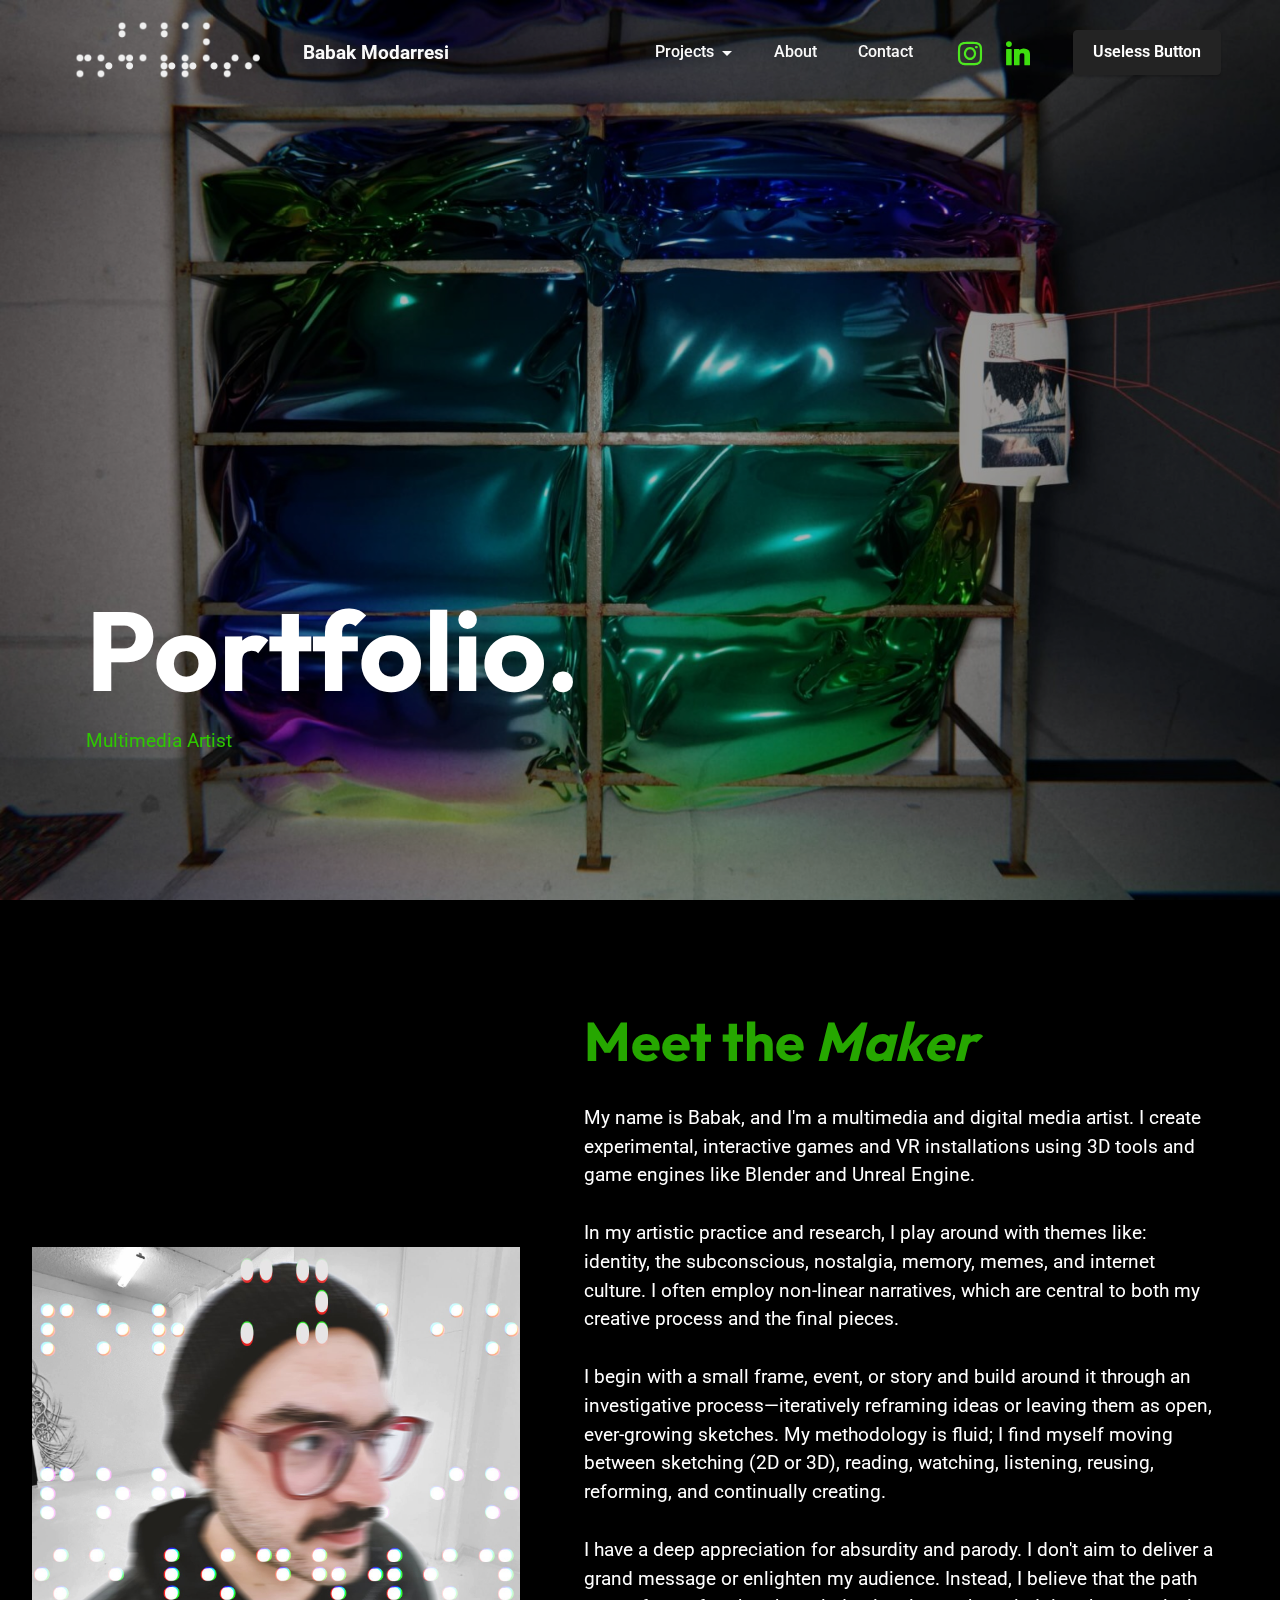
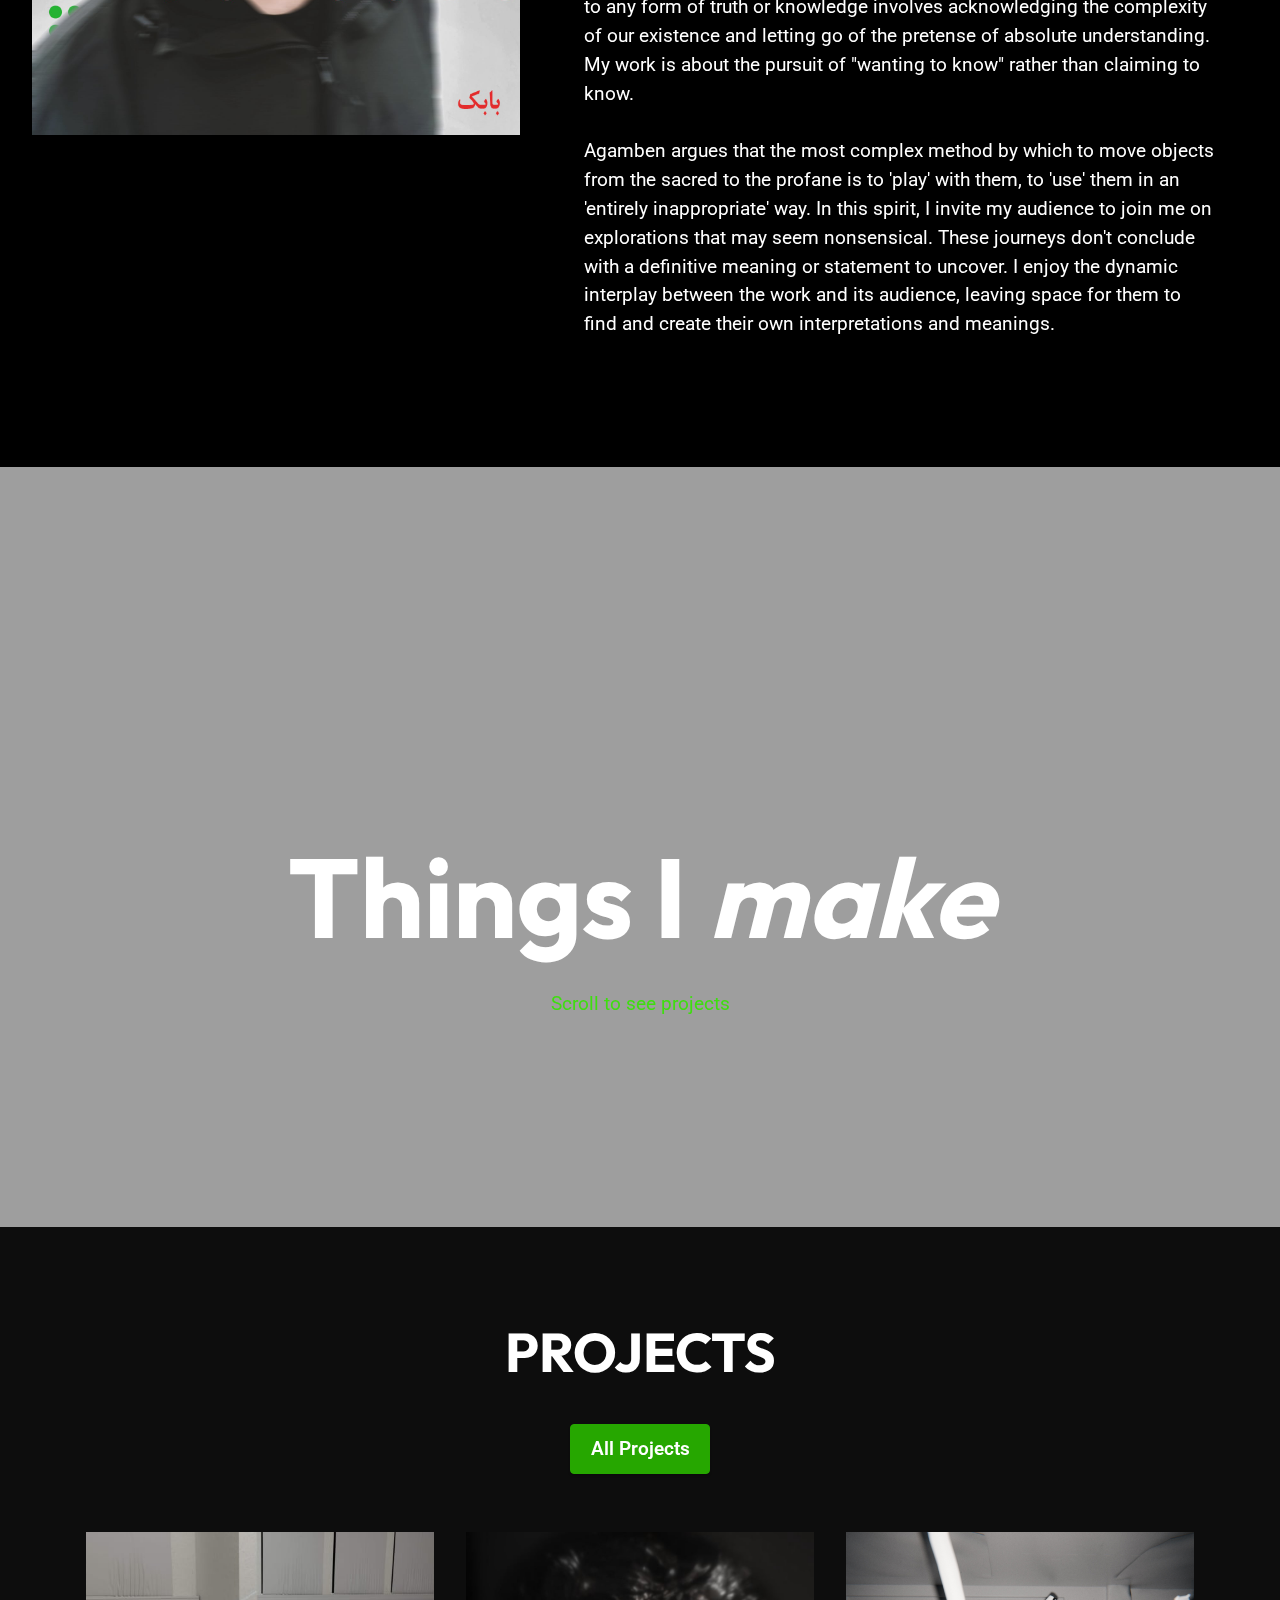
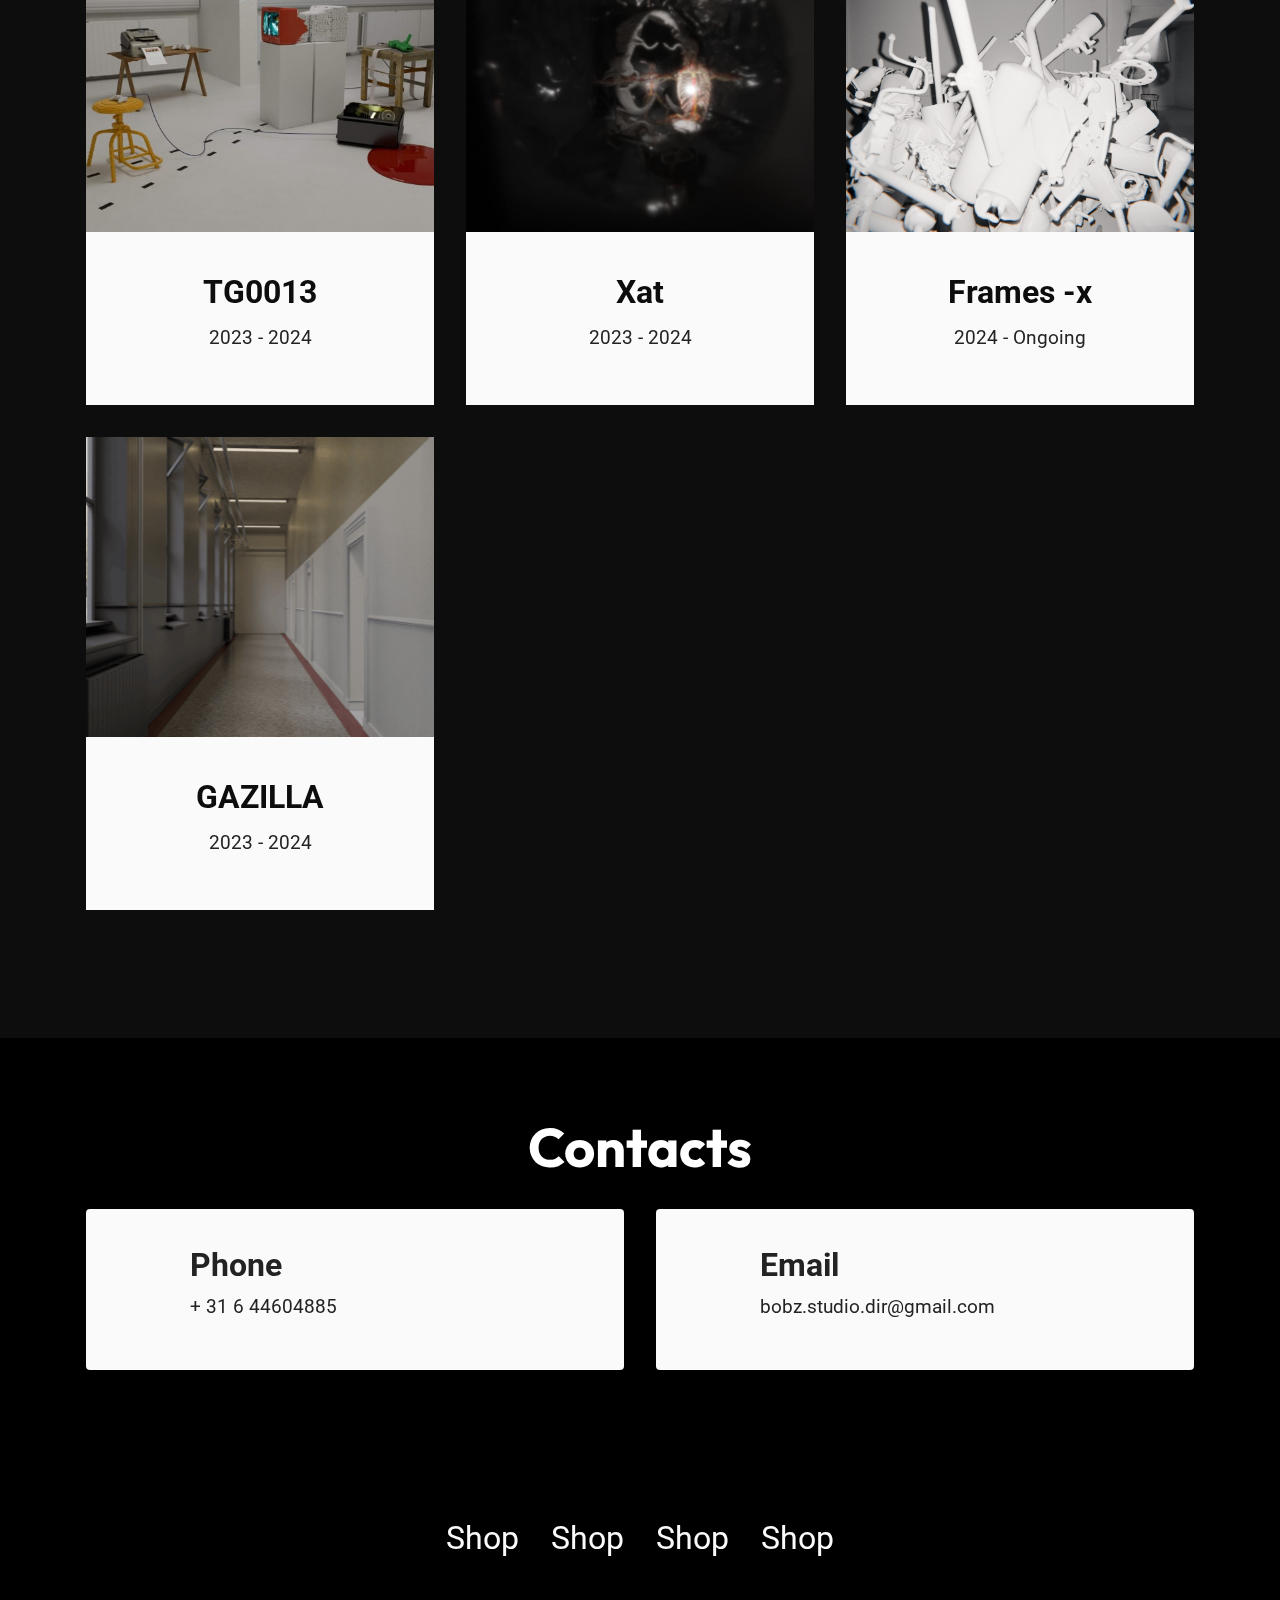
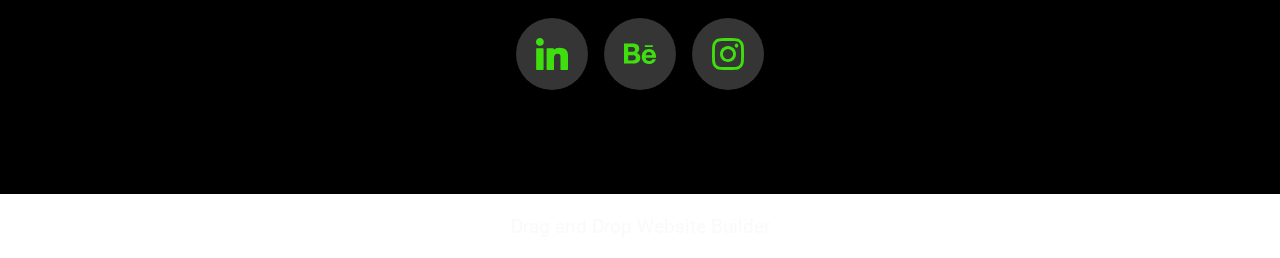
==== index.html @ 7e51fec6 "added all files" ====
<!DOCTYPE html>
<html  >

  <meta charset="UTF-8">
  <meta http-equiv="X-UA-Compatible" content="IE=edge">
  <meta name="generator" content="Mobirise v5.9.18, mobirise.com">
  <meta name="viewport" content="width=device-width, initial-scale=1, minimum-scale=1">
  <link rel="shortcut icon" href="assets/images/frame-8-1-578x202.png" type="image/x-icon">
  <meta name="description" content="">
  
  
  <title>Home</title>
  <link rel="stylesheet" href="assets/web/assets/mobirise-icons2/mobirise2.css">
  <link rel="stylesheet" href="assets/bootstrap/css/bootstrap.min.css">
  <link rel="stylesheet" href="assets/bootstrap/css/bootstrap-grid.min.css">
  <link rel="stylesheet" href="assets/bootstrap/css/bootstrap-reboot.min.css">
  <link rel="stylesheet" href="assets/parallax/jarallax.css">
  <link rel="stylesheet" href="assets/dropdown/css/style.css">
  <link rel="stylesheet" href="assets/socicon/css/styles.css">
  <link rel="stylesheet" href="assets/theme/css/style.css">
  <link rel="preload" href="https://fonts.googleapis.com/css?family=Outfit:100,200,300,400,500,600,700,800,900&display=swap" as="style" onload="this.onload=null;this.rel='stylesheet'">
  <noscript><link rel="stylesheet" href="https://fonts.googleapis.com/css?family=Outfit:100,200,300,400,500,600,700,800,900&display=swap"></noscript>
  <link rel="preload" href="https://fonts.googleapis.com/css?family=Roboto:100,100i,300,300i,400,400i,500,500i,700,700i,900,900i&display=swap" as="style" onload="this.onload=null;this.rel='stylesheet'">
  <noscript><link rel="stylesheet" href="https://fonts.googleapis.com/css?family=Roboto:100,100i,300,300i,400,400i,500,500i,700,700i,900,900i&display=swap"></noscript>
  <link rel="preload" as="style" href="assets/mobirise/css/mbr-additional.css?v=lxQBEU"><link rel="stylesheet" href="assets/mobirise/css/mbr-additional.css?v=lxQBEU" type="text/css">

  
  
  
</head>
<body>
  
  <section data-bs-version="5.1" class="menu menu2 cid-sFHpMqcXGj" once="menu" id="menu2-2">
    
    <nav class="navbar navbar-dropdown navbar-fixed-top navbar-expand-lg">
        <div class="container-fluid">
            <div class="navbar-brand">
                <span class="navbar-logo">
                    <a href="index.html">
                        <img src="assets/images/frame-8-1-578x202.png" alt="Mobirise Website Builder" style="height: 5.3rem;">
                    </a>
                </span>
                <span class="navbar-caption-wrap"><a class="navbar-caption text-white text-primary display-7" href="index.html">Babak Modarresi</a></span>
            </div>
            <button class="navbar-toggler" type="button" data-toggle="collapse" data-bs-toggle="collapse" data-target="#navbarSupportedContent" data-bs-target="#navbarSupportedContent" aria-controls="navbarNavAltMarkup" aria-expanded="false" aria-label="Toggle navigation">
                <div class="hamburger">
                    <span></span>
                    <span></span>
                    <span></span>
                    <span></span>
                </div>
            </button>
            <div class="collapse navbar-collapse" id="navbarSupportedContent">
                <ul class="navbar-nav nav-dropdown" data-app-modern-menu="true"><li class="nav-item dropdown"><a class="nav-link link dropdown-toggle text-white display-4" href="index.html#features06-c" data-toggle="dropdown-submenu" data-bs-toggle="dropdown" data-bs-auto-close="outside" aria-expanded="true">Projects</a><div class="dropdown-menu" aria-labelledby="dropdown-765"><a class="dropdown-item text-white text-primary display-4" href="page1.html">TG0013</a><a class="text-white dropdown-item text-primary display-4" href="page3.html">Xat</a><a class="text-white show dropdown-item text-primary display-4" href="page4.html">GAZILLA</a><a class="text-white show dropdown-item text-primary display-4" href="page5.html">Frames -X</a></div></li>
                    
                    <li class="nav-item"><a class="nav-link link text-white text-primary display-4" href="index.html#header01-a">About</a>
                    </li><li class="nav-item"><a class="nav-link link text-white text-primary display-4" href="index.html#contacts2-2s">Contact</a></li></ul>
                <div class="icons-menu">
                    <a class="iconfont-wrapper" href="https://www.instagram.com/babakmodarresii/" target="_blank">
                        <span class="p-2 mbr-iconfont socicon-instagram socicon" style="color: rgb(77, 232, 31); fill: rgb(77, 232, 31);"></span>
                    </a>
                    <a class="iconfont-wrapper" href="http://www.linkedin.com/in/babak-modarresi" target="_blank">
                        <span class="p-2 mbr-iconfont socicon-linkedin socicon" style="color: rgb(62, 222, 15); fill: rgb(62, 222, 15);"></span>
                    </a>
                    
                    
                </div>
                <div class="navbar-buttons mbr-section-btn"><a class="btn btn-black display-4">Useless Button<br></a></div>
        </div>
    </nav>
</section>

<section data-bs-version="5.1" class="header4 cid-us7J5JFUqa mbr-fullscreen mbr-parallax-background" id="header4-7">

    
    <div class="mbr-overlay"></div>
    <div class="container">
        <div class="row">
            <div class="content-wrap">
                <h1 class="mbr-section-title mbr-fonts-style mbr-white mb-3 display-1">
                    <strong>Portfolio.</strong></h1>
                
                <p class="mbr-fonts-style mbr-text mbr-white mb-3 display-7">
                    Multimedia Artist</p>

                
            </div>
        </div>
    </div>
</section>

<section data-bs-version="5.1" class="header1 cid-us7LPP9Mz2" id="header01-a">
	

	
	

	<div class="container-fluid">
		<div class="row justify-content-center">
			<div class="col-12 col-md-12 col-lg-5 image-wrapper">
				<img class="w-100" src="assets/images/portait-portfolio-1536x1536.jpg" alt="Mobirise Website Builder">
			</div>
			<div class="col-12 col-lg col-md-12">
				<div class="text-wrapper align-left">
					<h1 class="mbr-section-title mbr-fonts-style mb-4 display-2">
						<strong>Meet the <em>Maker</em></strong></h1>
					<p class="mbr-text mbr-fonts-style mb-4 display-7">My name is Babak, and I'm a multimedia and digital media artist. I create experimental, interactive games and VR installations using 3D tools and game engines like Blender and Unreal Engine.&nbsp;<br><br>In my artistic practice and research, I play around with themes like: identity, the subconscious, nostalgia, memory, memes, and internet culture. I often employ non-linear narratives, which are central to both my creative process and the final pieces.<br><br>I begin with a small frame, event, or story and build around it through an investigative process—iteratively reframing ideas or leaving them as open, ever-growing sketches. My methodology is fluid; I find myself moving between sketching (2D or 3D), reading, watching, listening, reusing, reforming, and continually creating.<br><br>I have a deep appreciation for absurdity and parody. I don't aim to deliver a grand message or enlighten my audience. Instead, I believe that the path to any form of truth or knowledge involves acknowledging the complexity of our existence and letting go of the pretense of absolute understanding. My work is about the pursuit of "wanting to know" rather than claiming to know.<br><br>Agamben argues that the most complex method by which to move objects from the sacred to the profane is to 'play' with them, to 'use' them in an 'entirely inappropriate' way. In this spirit, I invite my audience to join me on explorations that may seem nonsensical. These journeys don't conclude with a definitive meaning or statement to uncover. I enjoy the dynamic interplay between the work and its audience, leaving space for them to find and create their own interpretations and meanings.</p>
					
				</div>
			</div>
		</div>
	</div>
</section>

<section data-bs-version="5.1" class="header18 cid-us7R0mRVUo" data-bg-video="https://vimeo.com/1024842197?share=copy" id="header18-b">
  

  <div class="mbr-overlay" style="opacity: 0.4; background-color: rgb(13, 13, 13);"></div>
  <div class="container-fluid">
    <div class="row">
      <div class="content-wrap col-12 col-md-12">
        <h1 class="mbr-section-title mbr-fonts-style mbr-white mb-4 display-1"><strong>Things I <em>make</em></strong></h1>
        
        <p class="mbr-fonts-style mbr-text mbr-white mb-4 display-7">Scroll to see projects</p>
        
      </div>
    </div>
  </div>
</section>

<section data-bs-version="5.1" class="features6 start cid-us821MzHoV" id="features06-c">
	
	
	<div class="container">
		<div class="row justify-content-center">
			<div class="col-12 content-head">
				<div class="mbr-section-head mb-5">
					<h4 class="mbr-section-title mbr-fonts-style align-center mb-0 display-2">
						<strong>PROJECTS</strong></h4>
					
					<div class="mbr-section-btn item-footer mt-4"><a href="page2.html" class="btn item-btn btn-warning display-7">All Projects</a></div>
				</div>
			</div>
		</div>
		<div class="row">
			<div class="item features-image col-12 col-md-6 col-lg-4 active">
				<div class="item-wrapper">
					<div class="item-img">
						<a href="page1.html"><img src="assets/images/2-1-815x458.jpg" alt="Mobirise Website Builder" data-slide-to="0" data-bs-slide-to="0"></a>
					</div>
					<div class="item-content">
						<h5 class="item-title mbr-fonts-style display-5">
							<strong>TG0013</strong></h5>
						<p class="mbr-text mbr-fonts-style display-7">2023 - 2024</p>
						
					</div>
				</div>
			</div>
			<div class="item features-image col-12 col-md-6 col-lg-4">
				<div class="item-wrapper">
					<div class="item-img">
						<a href="page3.html"><img src="assets/images/untitled3-815x815.jpg" alt="Mobirise Website Builder" data-slide-to="1" data-bs-slide-to="1"></a>
					</div>
					<div class="item-content">
						<h5 class="item-title mbr-fonts-style display-5">
							<strong>Xat</strong></h5>
						<p class="mbr-text mbr-fonts-style display-7">
							2023 - 2024</p>
						
					</div>
				</div>
			</div>
			<div class="item features-image col-12 col-md-6 col-lg-4">
				<div class="item-wrapper">
					<div class="item-img">
						<a href="page5.html"><img src="assets/images/middle-clay.jpg" alt="Mobirise Website Builder" data-slide-to="2" data-bs-slide-to="2"></a>
					</div>
					<div class="item-content">
						<h5 class="item-title mbr-fonts-style display-5"><strong>Frames -x</strong></h5>
						<p class="mbr-text mbr-fonts-style display-7">2024 - Ongoing<br>
						</p>
						
					</div>
				</div>
			</div><div class="item features-image col-12 col-md-6 col-lg-4">
				<div class="item-wrapper">
					<div class="item-img">
						<a href="page4.html"><img src="assets/images/1-1-815x408.png" alt="Mobirise Website Builder" data-slide-to="3" data-bs-slide-to="3"></a>
					</div>
					<div class="item-content">
						<h5 class="item-title mbr-fonts-style display-5">
							<strong>GAZILLA</strong></h5>
						<p class="mbr-text mbr-fonts-style display-7">
							2023 - 2024<br>
						</p>
						
					</div>
				</div>
			</div>
		</div>
	</div>
</section>

<section data-bs-version="5.1" class="contacts2 cid-usBZTGdVw8" id="contacts2-2s">
    <!---->
    

    
    
    <div class="container">
        <div class="mbr-section-head">
            <h3 class="mbr-section-title mbr-fonts-style align-center mb-0 display-2">
                <strong>Contacts</strong>
            </h3>
            
        </div>
        <div class="row justify-content-center mt-4">
            <div class="card col-12 col-md-6">
                <div class="card-wrapper">
                    <div class="image-wrapper">
                        <span class="mbr-iconfont mobi-mbri-phone mobi-mbri"></span>
                    </div>
                    <div class="text-wrapper">
                        <h6 class="card-title mbr-fonts-style mb-1 display-5">
                            <strong>Phone</strong>
                        </h6>
                        <p class="mbr-text mbr-fonts-style display-7">+&nbsp;<a href="tel:+12345678910" class="text-black">31 6 44604885</a>
                        </p>
                    </div>
                </div>
            </div>
            <div class="card col-12 col-md-6">
                <div class="card-wrapper">
                    <div class="image-wrapper">
                        <span class="mbr-iconfont mobi-mbri-letter mobi-mbri"></span>
                    </div>
                    <div class="text-wrapper">
                        <h6 class="card-title mbr-fonts-style mb-1 display-5">
                            <strong>Email</strong>
                        </h6>
                        <p class="mbr-text mbr-fonts-style display-7">
                            <a href="mailto:info@site.com" class="text-black">bobz.studio.dir@gmail.com</a>
                        </p>
                    </div>
                </div>
            </div>
            
            
        </div>
    </div>
</section>

<section data-bs-version="5.1" class="footer3 cid-usjLkcJPvZ" once="footers" id="footer03-1i">

        

    

    <div class="container">
        <div class="row">
            <div class="row-links">
                <ul class="header-menu">
                  
                  
                  
                  
                <li class="header-menu-item mbr-fonts-style display-5">
                    <a href="#" class="text-white">Shop</a>
                  </li><li class="header-menu-item mbr-fonts-style display-5">
                    <a href="#" class="text-white">Shop</a>
                  </li><li class="header-menu-item mbr-fonts-style display-5">
                    <a href="#" class="text-white">Shop</a>
                  </li><li class="header-menu-item mbr-fonts-style display-5">
                    <a href="#" class="text-white">Shop</a>
                  </li></ul>
              </div>

            <div class="col-12 mt-4">
                <div class="social-row">
                    <div class="soc-item">
                        <a href="http://www.linkedin.com/in/babak-modarresi" target="_blank">
                            <span class="mbr-iconfont display-7 socicon-linkedin socicon"></span>
                        </a>
                    </div>
                    <div class="soc-item">
                        <a href="https://www.behance.net/babakmodarresii" target="_blank">
                            <span class="mbr-iconfont socicon-behance socicon"></span>
                        </a>
                    </div>
                    <div class="soc-item">
                        <a href="https://www.instagram.com/babakmodarresii/" target="_blank">
                            <span class="mbr-iconfont socicon-instagram socicon"></span>
                        </a>
                    </div>
                    
                    
                </div>
            </div>
            <div class="col-12 mt-5">
                <p class="mbr-fonts-style copyright display-7"></p>
            </div>
        </div>
    </div>
</section><section class="display-7" style="padding: 0;align-items: center;justify-content: center;flex-wrap: wrap;    align-content: center;display: flex;position: relative;height: 4rem;"><a href="https://mobiri.se/3525108" style="flex: 1 1;height: 4rem;position: absolute;width: 100%;z-index: 1;"><img alt="" style="height: 4rem;" src="[data-uri]"></a><p style="margin: 0;text-align: center;" class="display-7">&#8204;</p><a style="z-index:1" href="https://mobirise.com/drag-drop-website-builder.html">Drag and Drop Website Builder</a></section><script src="assets/bootstrap/js/bootstrap.bundle.min.js"></script>  <script src="assets/parallax/jarallax.js"></script>  <script src="assets/smoothscroll/smooth-scroll.js"></script>  <script src="assets/ytplayer/index.js"></script>  <script src="assets/dropdown/js/navbar-dropdown.js"></script>  <script src="assets/vimeoplayer/player.js"></script>  <script src="assets/theme/js/script.js"></script>  
  
  
</body>
</html>
---- assets/web/assets/mobirise-icons2/mobirise2.css ----
@font-face {
  font-family: 'Moririse2';
  font-display: swap;
  src:  url('mobirise2.eot?f2bix4');
  src:  url('mobirise2.eot?f2bix4#iefix') format('embedded-opentype'),
    url('mobirise2.ttf?f2bix4') format('truetype'),
    url('mobirise2.woff?f2bix4') format('woff'),
    url('mobirise2.svg?f2bix4#mobirise2') format('svg');
  font-weight: normal;
  font-style: normal;
}

[class^="mobi-"], [class*=" mobi-"] {
  /* use !important to prevent issues with browser extensions that change fonts */
  font-family: 'Moririse2' !important;
  speak: none;
  font-style: normal;
  font-weight: normal;
  font-variant: normal;
  text-transform: none;
  line-height: 1;

  /* Better Font Rendering =========== */
  -webkit-font-smoothing: antialiased;
  -moz-osx-font-smoothing: grayscale;
}

.mobi-mbri-add-submenu:before {
  content: "\e900";
}
.mobi-mbri-alert:before {
  content: "\e901";
}
.mobi-mbri-align-center:before {
  content: "\e902";
}
.mobi-mbri-align-justify:before {
  content: "\e903";
}
.mobi-mbri-align-left:before {
  content: "\e904";
}
.mobi-mbri-align-right:before {
  content: "\e905";
}
.mobi-mbri-android:before {
  content: "\e906";
}
.mobi-mbri-apple:before {
  content: "\e907";
}
.mobi-mbri-arrow-down:before {
  content: "\e908";
}
.mobi-mbri-arrow-next:before {
  content: "\e909";
}
.mobi-mbri-arrow-prev:before {
  content: "\e90a";
}
.mobi-mbri-arrow-up:before {
  content: "\e90b";
}
.mobi-mbri-bold:before {
  content: "\e90c";
}
.mobi-mbri-bookmark:before {
  content: "\e90d";
}
.mobi-mbri-bootstrap:before {
  content: "\e90e";
}
.mobi-mbri-briefcase:before {
  content: "\e90f";
}
.mobi-mbri-browse:before {
  content: "\e910";
}
.mobi-mbri-bulleted-list:before {
  content: "\e911";
}
.mobi-mbri-calendar:before {
  content: "\e912";
}
.mobi-mbri-camera:before {
  content: "\e913";
}
.mobi-mbri-cart-add:before {
  content: "\e914";
}
.mobi-mbri-cart-full:before {
  content: "\e915";
}
.mobi-mbri-cash:before {
  content: "\e916";
}
.mobi-mbri-change-style:before {
  content: "\e917";
}
.mobi-mbri-chat:before {
  content: "\e918";
}
.mobi-mbri-clock:before {
  content: "\e919";
}
.mobi-mbri-close:before {
  content: "\e91a";
}
.mobi-mbri-cloud:before {
  content: "\e91b";
}
.mobi-mbri-code:before {
  content: "\e91c";
}
.mobi-mbri-contact-form:before {
  content: "\e91d";
}
.mobi-mbri-credit-card:before {
  content: "\e91e";
}
.mobi-mbri-cursor-click:before {
  content: "\e91f";
}
.mobi-mbri-cust-feedback:before {
  content: "\e920";
}
.mobi-mbri-database:before {
  content: "\e921";
}
.mobi-mbri-delivery:before {
  content: "\e922";
}
.mobi-mbri-desktop:before {
  content: "\e923";
}
.mobi-mbri-devices:before {
  content: "\e924";
}
.mobi-mbri-down:before {
  content: "\e925";
}
.mobi-mbri-download-2:before {
  content: "\e926";
}
.mobi-mbri-download:before {
  content: "\e927";
}
.mobi-mbri-drag-n-drop-2:before {
  content: "\e928";
}
.mobi-mbri-drag-n-drop:before {
  content: "\e929";
}
.mobi-mbri-edit-2:before {
  content: "\e92a";
}
.mobi-mbri-edit:before {
  content: "\e92b";
}
.mobi-mbri-error:before {
  content: "\e92c";
}
.mobi-mbri-extension:before {
  content: "\e92d";
}
.mobi-mbri-features:before {
  content: "\e92e";
}
.mobi-mbri-file:before {
  content: "\e92f";
}
.mobi-mbri-flag:before {
  content: "\e930";
}
.mobi-mbri-folder:before {
  content: "\e931";
}
.mobi-mbri-gift:before {
  content: "\e932";
}
.mobi-mbri-github:before {
  content: "\e933";
}
.mobi-mbri-globe-2:before {
  content: "\e934";
}
.mobi-mbri-globe:before {
  content: "\e935";
}
.mobi-mbri-growing-chart:before {
  content: "\e936";
}
.mobi-mbri-hearth:before {
  content: "\e937";
}
.mobi-mbri-help:before {
  content: "\e938";
}
.mobi-mbri-home:before {
  content: "\e939";
}
.mobi-mbri-hot-cup:before {
  content: "\e93a";
}
.mobi-mbri-idea:before {
  content: "\e93b";
}
.mobi-mbri-image-gallery:before {
  content: "\e93c";
}
.mobi-mbri-image-slider:before {
  content: "\e93d";
}
.mobi-mbri-info:before {
  content: "\e93e";
}
.mobi-mbri-italic:before {
  content: "\e93f";
}
.mobi-mbri-key:before {
  content: "\e940";
}
.mobi-mbri-laptop:before {
  content: "\e941";
}
.mobi-mbri-layers:before {
  content: "\e942";
}
.mobi-mbri-left-right:before {
  content: "\e943";
}
.mobi-mbri-left:before {
  content: "\e944";
}
.mobi-mbri-letter:before {
  content: "\e945";
}
.mobi-mbri-like:before {
  content: "\e946";
}
.mobi-mbri-link:before {
  content: "\e947";
}
.mobi-mbri-lock:before {
  content: "\e948";
}
.mobi-mbri-login:before {
  content: "\e949";
}
.mobi-mbri-logout:before {
  content: "\e94a";
}
.mobi-mbri-magic-stick:before {
  content: "\e94b";
}
.mobi-mbri-map-pin:before {
  content: "\e94c";
}
.mobi-mbri-menu:before {
  content: "\e94d";
}
.mobi-mbri-mobile-2:before {
  content: "\e94e";
}
.mobi-mbri-mobile-horizontal:before {
  content: "\e94f";
}
.mobi-mbri-mobile:before {
  content: "\e950";
}
.mobi-mbri-mobirise:before {
  content: "\e951";
}
.mobi-mbri-more-horizontal:before {
  content: "\e952";
}
.mobi-mbri-more-vertical:before {
  content: "\e953";
}
.mobi-mbri-music:before {
  content: "\e954";
}
.mobi-mbri-new-file:before {
  content: "\e955";
}
.mobi-mbri-numbered-list:before {
  content: "\e956";
}
.mobi-mbri-opened-folder:before {
  content: "\e957";
}
.mobi-mbri-pages:before {
  content: "\e958";
}
.mobi-mbri-paper-plane:before {
  content: "\e959";
}
.mobi-mbri-paperclip:before {
  content: "\e95a";
}
.mobi-mbri-phone:before {
  content: "\e95b";
}
.mobi-mbri-photo:before {
  content: "\e95c";
}
.mobi-mbri-photos:before {
  content: "\e95d";
}
.mobi-mbri-pin:before {
  content: "\e95e";
}
.mobi-mbri-play:before {
  content: "\e95f";
}
.mobi-mbri-plus:before {
  content: "\e960";
}
.mobi-mbri-preview:before {
  content: "\e961";
}
.mobi-mbri-print:before {
  content: "\e962";
}
.mobi-mbri-protect:before {
  content: "\e963";
}
.mobi-mbri-question:before {
  content: "\e964";
}
.mobi-mbri-quote-left:before {
  content: "\e965";
}
.mobi-mbri-quote-right:before {
  content: "\e966";
}
.mobi-mbri-redo:before {
  content: "\e967";
}
.mobi-mbri-refresh:before {
  content: "\e968";
}
.mobi-mbri-responsive-2:before {
  content: "\e969";
}
.mobi-mbri-responsive:before {
  content: "\e96a";
}
.mobi-mbri-right:before {
  content: "\e96b";
}
.mobi-mbri-rocket:before {
  content: "\e96c";
}
.mobi-mbri-sad-face:before {
  content: "\e96d";
}
.mobi-mbri-sale:before {
  content: "\e96e";
}
.mobi-mbri-save:before {
  content: "\e96f";
}
.mobi-mbri-search:before {
  content: "\e970";
}
.mobi-mbri-setting-2:before {
  content: "\e971";
}
.mobi-mbri-setting-3:before {
  content: "\e972";
}
.mobi-mbri-setting:before {
  content: "\e973";
}
.mobi-mbri-share:before {
  content: "\e974";
}
.mobi-mbri-shopping-bag:before {
  content: "\e975";
}
.mobi-mbri-shopping-basket:before {
  content: "\e976";
}
.mobi-mbri-shopping-cart:before {
  content: "\e977";
}
.mobi-mbri-sites:before {
  content: "\e978";
}
.mobi-mbri-smile-face:before {
  content: "\e979";
}
.mobi-mbri-speed:before {
  content: "\e97a";
}
.mobi-mbri-star:before {
  content: "\e97b";
}
.mobi-mbri-success:before {
  content: "\e97c";
}
.mobi-mbri-sun:before {
  content: "\e97d";
}
.mobi-mbri-sun2:before {
  content: "\e97e";
}
.mobi-mbri-tablet-vertical:before {
  content: "\e97f";
}
.mobi-mbri-tablet:before {
  content: "\e980";
}
.mobi-mbri-target:before {
  content: "\e981";
}
.mobi-mbri-timer:before {
  content: "\e982";
}
.mobi-mbri-to-ftp:before {
  content: "\e983";
}
.mobi-mbri-to-local-drive:before {
  content: "\e984";
}
.mobi-mbri-touch-swipe:before {
  content: "\e985";
}
.mobi-mbri-touch:before {
  content: "\e986";
}
.mobi-mbri-trash:before {
  content: "\e987";
}
.mobi-mbri-underline:before {
  content: "\e988";
}
.mobi-mbri-undo:before {
  content: "\e989";
}
.mobi-mbri-unlink:before {
  content: "\e98a";
}
.mobi-mbri-unlock:before {
  content: "\e98b";
}
.mobi-mbri-up-down:before {
  content: "\e98c";
}
.mobi-mbri-up:before {
  content: "\e98d";
}
.mobi-mbri-update:before {
  content: "\e98e";
}
.mobi-mbri-upload-2:before {
  content: "\e98f";
}
.mobi-mbri-upload:before {
  content: "\e990";
}
.mobi-mbri-user-2:before {
  content: "\e991";
}
.mobi-mbri-user:before {
  content: "\e992";
}
.mobi-mbri-users:before {
  content: "\e993";
}
.mobi-mbri-video-play:before {
  content: "\e994";
}
.mobi-mbri-video:before {
  content: "\e995";
}
.mobi-mbri-watch:before {
  content: "\e996";
}
.mobi-mbri-website-theme-2:before {
  content: "\e997";
}
.mobi-mbri-website-theme:before {
  content: "\e998";
}
.mobi-mbri-wifi:before {
  content: "\e999";
}
.mobi-mbri-windows:before {
  content: "\e99a";
}
.mobi-mbri-zoom-in:before {
  content: "\e99b";
}
.mobi-mbri-zoom-out:before {
  content: "\e99c";
}
---- assets/parallax/jarallax.css ----
.jarallax {
    position: relative;
    z-index: 0;
}
.jarallax > .jarallax-img {
    position: absolute;
    object-fit: cover;
    /* support for plugin https://github.com/bfred-it/object-fit-images */
    font-family: 'object-fit: cover;';
    top: 0;
    left: 0;
    width: 100%;
    height: 100%;
    z-index: -1;
}
---- assets/dropdown/css/style.css ----
.navbar-dropdown {
  left: 0;
  padding: 0;
  position: absolute;
  right: 0;
  top: 0;
  transition: all 0.45s ease;
  z-index: 1030;
  background: #282828; }
  .navbar-dropdown .navbar-logo {
    margin-right: 0.8rem;
    transition: margin 0.3s ease-in-out;
    vertical-align: middle; }
    .navbar-dropdown .navbar-logo img {
      height: 3.125rem;
      transition: all 0.3s ease-in-out; }
    .navbar-dropdown .navbar-logo.mbr-iconfont {
      font-size: 3.125rem;
      line-height: 3.125rem; }
  .navbar-dropdown .navbar-caption {
    font-weight: 700;
    white-space: normal;
    vertical-align: -4px;
    line-height: 3.125rem !important; }
    .navbar-dropdown .navbar-caption, .navbar-dropdown .navbar-caption:hover {
      color: inherit;
      text-decoration: none; }
  .navbar-dropdown .mbr-iconfont + .navbar-caption {
    vertical-align: -1px; }
  .navbar-dropdown.navbar-fixed-top {
    position: fixed; }
  .navbar-dropdown .navbar-brand span {
    vertical-align: -4px; }
  .navbar-dropdown.bg-color.transparent {
    background: none; }
  .navbar-dropdown.navbar-short .navbar-brand {
    padding: 0.625rem 0; }
    .navbar-dropdown.navbar-short .navbar-brand span {
      vertical-align: -1px; }
  .navbar-dropdown.navbar-short .navbar-caption {
    line-height: 2.375rem !important;
    vertical-align: -2px; }
  .navbar-dropdown.navbar-short .navbar-logo {
    margin-right: 0.5rem; }
    .navbar-dropdown.navbar-short .navbar-logo img {
      height: 2.375rem; }
    .navbar-dropdown.navbar-short .navbar-logo.mbr-iconfont {
      font-size: 2.375rem;
      line-height: 2.375rem; }
  .navbar-dropdown.navbar-short .mbr-table-cell {
    height: 3.625rem; }
  .navbar-dropdown .navbar-close {
    left: 0.6875rem;
    position: fixed;
    top: 0.75rem;
    z-index: 1000; }
  .navbar-dropdown .hamburger-icon {
    content: "";
    display: inline-block;
    vertical-align: middle;
    width: 16px;
    -webkit-box-shadow: 0 -6px 0 1px #282828,0 0 0 1px #282828,0 6px 0 1px #282828;
    -moz-box-shadow: 0 -6px 0 1px #282828,0 0 0 1px #282828,0 6px 0 1px #282828;
    box-shadow: 0 -6px 0 1px #282828,0 0 0 1px #282828,0 6px 0 1px #282828; }

.dropdown-menu .dropdown-toggle[data-toggle="dropdown-submenu"]::after {
  border-bottom: 0.35em solid transparent;
  border-left: 0.35em solid;
  border-right: 0;
  border-top: 0.35em solid transparent;
  margin-left: 0.3rem; }

.dropdown-menu .dropdown-item:focus {
  outline: 0; }

.nav-dropdown {
  font-size: 0.75rem;
  font-weight: 500;
  height: auto !important; }
  .nav-dropdown .nav-btn {
    padding-left: 1rem; }
  .nav-dropdown .link {
    margin: .667em 1.667em;
    font-weight: 500;
    padding: 0;
    transition: color .2s ease-in-out; }
    .nav-dropdown .link.dropdown-toggle {
      margin-right: 2.583em; }
      .nav-dropdown .link.dropdown-toggle::after {
        margin-left: .25rem;
        border-top: 0.35em solid;
        border-right: 0.35em solid transparent;
        border-left: 0.35em solid transparent;
        border-bottom: 0; }
      .nav-dropdown .link.dropdown-toggle[aria-expanded="true"] {
        margin: 0;
        padding: 0.667em 3.263em  0.667em 1.667em; }
  .nav-dropdown .link::after,
  .nav-dropdown .dropdown-item::after {
    color: inherit; }
  .nav-dropdown .btn {
    font-size: 0.75rem;
    font-weight: 700;
    letter-spacing: 0;
    margin-bottom: 0;
    padding-left: 1.25rem;
    padding-right: 1.25rem; }
  .nav-dropdown .dropdown-menu {
    border-radius: 0;
    border: 0;
    left: 0;
    margin: 0;
    padding-bottom: 1.25rem;
    padding-top: 1.25rem;
    position: relative; }
  .nav-dropdown .dropdown-submenu {
    margin-left: 0.125rem;
    top: 0; }
  .nav-dropdown .dropdown-item {
    font-weight: 500;
    line-height: 2;
    padding: 0.3846em 4.615em 0.3846em 1.5385em;
    position: relative;
    transition: color .2s ease-in-out, background-color .2s ease-in-out; }
    .nav-dropdown .dropdown-item::after {
      margin-top: -0.3077em;
      position: absolute;
      right: 1.1538em;
      top: 50%; }
    .nav-dropdown .dropdown-item:focus, .nav-dropdown .dropdown-item:hover {
      background: none; }

@media (max-width: 767px) {
  .nav-dropdown.navbar-toggleable-sm {
    bottom: 0;
    display: none;
    left: 0;
    overflow-x: hidden;
    position: fixed;
    top: 0;
    transform: translateX(-100%);
    -ms-transform: translateX(-100%);
    -webkit-transform: translateX(-100%);
    width: 18.75rem;
    z-index: 999; } }
.nav-dropdown.navbar-toggleable-xl {
  bottom: 0;
  display: none;
  left: 0;
  overflow-x: hidden;
  position: fixed;
  top: 0;
  transform: translateX(-100%);
  -ms-transform: translateX(-100%);
  -webkit-transform: translateX(-100%);
  width: 18.75rem;
  z-index: 999; }

.nav-dropdown-sm {
  display: block !important;
  overflow-x: hidden;
  overflow: auto;
  padding-top: 3.875rem; }
  .nav-dropdown-sm::after {
    content: "";
    display: block;
    height: 3rem;
    width: 100%; }
  .nav-dropdown-sm.collapse.in ~ .navbar-close {
    display: block !important; }
  .nav-dropdown-sm.collapsing, .nav-dropdown-sm.collapse.in {
    transform: translateX(0);
    -ms-transform: translateX(0);
    -webkit-transform: translateX(0);
    transition: all 0.25s ease-out;
    -webkit-transition: all 0.25s ease-out;
    background: #282828; }
  .nav-dropdown-sm.collapsing[aria-expanded="false"] {
    transform: translateX(-100%);
    -ms-transform: translateX(-100%);
    -webkit-transform: translateX(-100%); }
  .nav-dropdown-sm .nav-item {
    display: block;
    margin-left: 0 !important;
    padding-left: 0; }
  .nav-dropdown-sm .link,
  .nav-dropdown-sm .dropdown-item {
    border-top: 1px dotted rgba(255, 255, 255, 0.1);
    font-size: 0.8125rem;
    line-height: 1.6;
    margin: 0 !important;
    padding: 0.875rem 2.4rem 0.875rem 1.5625rem !important;
    position: relative;
    white-space: normal; }
    .nav-dropdown-sm .link:focus, .nav-dropdown-sm .link:hover,
    .nav-dropdown-sm .dropdown-item:focus,
    .nav-dropdown-sm .dropdown-item:hover {
      background: rgba(0, 0, 0, 0.2) !important;
      color: #c0a375; }
  .nav-dropdown-sm .nav-btn {
    position: relative;
    padding: 1.5625rem 1.5625rem 0 1.5625rem; }
    .nav-dropdown-sm .nav-btn::before {
      border-top: 1px dotted rgba(255, 255, 255, 0.1);
      content: "";
      left: 0;
      position: absolute;
      top: 0;
      width: 100%; }
    .nav-dropdown-sm .nav-btn + .nav-btn {
      padding-top: 0.625rem; }
      .nav-dropdown-sm .nav-btn + .nav-btn::before {
        display: none; }
  .nav-dropdown-sm .btn {
    padding: 0.625rem 0; }
  .nav-dropdown-sm .dropdown-toggle[data-toggle="dropdown-submenu"]::after {
    margin-left: .25rem;
    border-top: 0.35em solid;
    border-right: 0.35em solid transparent;
    border-left: 0.35em solid transparent;
    border-bottom: 0; }
  .nav-dropdown-sm .dropdown-toggle[data-toggle="dropdown-submenu"][aria-expanded="true"]::after {
    border-top: 0;
    border-right: 0.35em solid transparent;
    border-left: 0.35em solid transparent;
    border-bottom: 0.35em solid; }
  .nav-dropdown-sm .dropdown-menu {
    margin: 0;
    padding: 0;
    position: relative;
    top: 0;
    left: 0;
    width: 100%;
    border: 0;
    float: none;
    border-radius: 0;
    background: none; }
  .nav-dropdown-sm .dropdown-submenu {
    left: 100%;
    margin-left: 0.125rem;
    margin-top: -1.25rem;
    top: 0; }

.navbar-toggleable-sm .nav-dropdown .dropdown-menu {
  position: absolute; }

.navbar-toggleable-sm .nav-dropdown .dropdown-submenu {
  left: 100%;
  margin-left: 0.125rem;
  margin-top: -1.25rem;
  top: 0; }

.navbar-toggleable-sm.opened .nav-dropdown .dropdown-menu {
  position: relative; }

.navbar-toggleable-sm.opened .nav-dropdown .dropdown-submenu {
  left: 0;
  margin-left: 00rem;
  margin-top: 0rem;
  top: 0; }

.is-builder .nav-dropdown.collapsing {
  transition: none !important; }
---- assets/socicon/css/styles.css ----
@charset "UTF-8";

@font-face {
  font-family: 'Socicon';
  src:  url('../fonts/socicon.eot');
  src:  url('../fonts/socicon.eot?#iefix') format('embedded-opentype'),
    url('../fonts/socicon.woff2') format('woff2'),
    url('../fonts/socicon.ttf') format('truetype'),
    url('../fonts/socicon.woff') format('woff'),
    url('../fonts/socicon.svg#socicon') format('svg');
  font-weight: normal;
  font-style: normal;
  font-display: swap;
}

[data-icon]:before {
  font-family: "socicon" !important;
  content: attr(data-icon);
  font-style: normal !important;
  font-weight: normal !important;
  font-variant: normal !important;
  text-transform: none !important;
  speak: none;
  line-height: 1;
  -webkit-font-smoothing: antialiased;
  -moz-osx-font-smoothing: grayscale;
}

[class^="socicon-"], [class*=" socicon-"] {
  /* use !important to prevent issues with browser extensions that change fonts */
  font-family: 'Socicon' !important;
  speak: none;
  font-style: normal;
  font-weight: normal;
  font-variant: normal;
  text-transform: none;
  line-height: 1;

  /* Better Font Rendering =========== */
  -webkit-font-smoothing: antialiased;
  -moz-osx-font-smoothing: grayscale;
}

.socicon-500px:before {
  content: "\e000";
}
.socicon-8tracks:before {
  content: "\e001";
}
.socicon-airbnb:before {
  content: "\e002";
}
.socicon-alliance:before {
  content: "\e003";
}
.socicon-amazon:before {
  content: "\e004";
}
.socicon-amplement:before {
  content: "\e005";
}
.socicon-android:before {
  content: "\e006";
}
.socicon-angellist:before {
  content: "\e007";
}
.socicon-apple:before {
  content: "\e008";
}
.socicon-appnet:before {
  content: "\e009";
}
.socicon-baidu:before {
  content: "\e00a";
}
.socicon-bandcamp:before {
  content: "\e00b";
}
.socicon-battlenet:before {
  content: "\e00c";
}
.socicon-mixer:before {
  content: "\e00d";
}
.socicon-bebee:before {
  content: "\e00e";
}
.socicon-bebo:before {
  content: "\e00f";
}
.socicon-behance:before {
  content: "\e010";
}
.socicon-blizzard:before {
  content: "\e011";
}
.socicon-blogger:before {
  content: "\e012";
}
.socicon-buffer:before {
  content: "\e013";
}
.socicon-chrome:before {
  content: "\e014";
}
.socicon-coderwall:before {
  content: "\e015";
}
.socicon-curse:before {
  content: "\e016";
}
.socicon-dailymotion:before {
  content: "\e017";
}
.socicon-deezer:before {
  content: "\e018";
}
.socicon-delicious:before {
  content: "\e019";
}
.socicon-deviantart:before {
  content: "\e01a";
}
.socicon-diablo:before {
  content: "\e01b";
}
.socicon-digg:before {
  content: "\e01c";
}
.socicon-discord:before {
  content: "\e01d";
}
.socicon-disqus:before {
  content: "\e01e";
}
.socicon-douban:before {
  content: "\e01f";
}
.socicon-draugiem:before {
  content: "\e020";
}
.socicon-dribbble:before {
  content: "\e021";
}
.socicon-drupal:before {
  content: "\e022";
}
.socicon-ebay:before {
  content: "\e023";
}
.socicon-ello:before {
  content: "\e024";
}
.socicon-endomodo:before {
  content: "\e025";
}
.socicon-envato:before {
  content: "\e026";
}
.socicon-etsy:before {
  content: "\e027";
}
.socicon-facebook:before {
  content: "\e028";
}
.socicon-feedburner:before {
  content: "\e029";
}
.socicon-filmweb:before {
  content: "\e02a";
}
.socicon-firefox:before {
  content: "\e02b";
}
.socicon-flattr:before {
  content: "\e02c";
}
.socicon-flickr:before {
  content: "\e02d";
}
.socicon-formulr:before {
  content: "\e02e";
}
.socicon-forrst:before {
  content: "\e02f";
}
.socicon-foursquare:before {
  content: "\e030";
}
.socicon-friendfeed:before {
  content: "\e031";
}
.socicon-github:before {
  content: "\e032";
}
.socicon-goodreads:before {
  content: "\e033";
}
.socicon-google:before {
  content: "\e034";
}
.socicon-googlescholar:before {
  content: "\e035";
}
.socicon-googlegroups:before {
  content: "\e036";
}
.socicon-googlephotos:before {
  content: "\e037";
}
.socicon-googleplus:before {
  content: "\e038";
}
.socicon-grooveshark:before {
  content: "\e039";
}
.socicon-hackerrank:before {
  content: "\e03a";
}
.socicon-hearthstone:before {
  content: "\e03b";
}
.socicon-hellocoton:before {
  content: "\e03c";
}
.socicon-heroes:before {
  content: "\e03d";
}
.socicon-smashcast:before {
  content: "\e03e";
}
.socicon-horde:before {
  content: "\e03f";
}
.socicon-houzz:before {
  content: "\e040";
}
.socicon-icq:before {
  content: "\e041";
}
.socicon-identica:before {
  content: "\e042";
}
.socicon-imdb:before {
  content: "\e043";
}
.socicon-instagram:before {
  content: "\e044";
}
.socicon-issuu:before {
  content: "\e045";
}
.socicon-istock:before {
  content: "\e046";
}
.socicon-itunes:before {
  content: "\e047";
}
.socicon-keybase:before {
  content: "\e048";
}
.socicon-lanyrd:before {
  content: "\e049";
}
.socicon-lastfm:before {
  content: "\e04a";
}
.socicon-line:before {
  content: "\e04b";
}
.socicon-linkedin:before {
  content: "\e04c";
}
.socicon-livejournal:before {
  content: "\e04d";
}
.socicon-lyft:before {
  content: "\e04e";
}
.socicon-macos:before {
  content: "\e04f";
}
.socicon-mail:before {
  content: "\e050";
}
.socicon-medium:before {
  content: "\e051";
}
.socicon-meetup:before {
  content: "\e052";
}
.socicon-mixcloud:before {
  content: "\e053";
}
.socicon-modelmayhem:before {
  content: "\e054";
}
.socicon-mumble:before {
  content: "\e055";
}
.socicon-myspace:before {
  content: "\e056";
}
.socicon-newsvine:before {
  content: "\e057";
}
.socicon-nintendo:before {
  content: "\e058";
}
.socicon-npm:before {
  content: "\e059";
}
.socicon-odnoklassniki:before {
  content: "\e05a";
}
.socicon-openid:before {
  content: "\e05b";
}
.socicon-opera:before {
  content: "\e05c";
}
.socicon-outlook:before {
  content: "\e05d";
}
.socicon-overwatch:before {
  content: "\e05e";
}
.socicon-patreon:before {
  content: "\e05f";
}
.socicon-paypal:before {
  content: "\e060";
}
.socicon-periscope:before {
  content: "\e061";
}
.socicon-persona:before {
  content: "\e062";
}
.socicon-pinterest:before {
  content: "\e063";
}
.socicon-play:before {
  content: "\e064";
}
.socicon-player:before {
  content: "\e065";
}
.socicon-playstation:before {
  content: "\e066";
}
.socicon-pocket:before {
  content: "\e067";
}
.socicon-qq:before {
  content: "\e068";
}
.socicon-quora:before {
  content: "\e069";
}
.socicon-raidcall:before {
  content: "\e06a";
}
.socicon-ravelry:before {
  content: "\e06b";
}
.socicon-reddit:before {
  content: "\e06c";
}
.socicon-renren:before {
  content: "\e06d";
}
.socicon-researchgate:before {
  content: "\e06e";
}
.socicon-residentadvisor:before {
  content: "\e06f";
}
.socicon-reverbnation:before {
  content: "\e070";
}
.socicon-rss:before {
  content: "\e071";
}
.socicon-sharethis:before {
  content: "\e072";
}
.socicon-skype:before {
  content: "\e073";
}
.socicon-slideshare:before {
  content: "\e074";
}
.socicon-smugmug:before {
  content: "\e075";
}
.socicon-snapchat:before {
  content: "\e076";
}
.socicon-songkick:before {
  content: "\e077";
}
.socicon-soundcloud:before {
  content: "\e078";
}
.socicon-spotify:before {
  content: "\e079";
}
.socicon-stackexchange:before {
  content: "\e07a";
}
.socicon-stackoverflow:before {
  content: "\e07b";
}
.socicon-starcraft:before {
  content: "\e07c";
}
.socicon-stayfriends:before {
  content: "\e07d";
}
.socicon-steam:before {
  content: "\e07e";
}
.socicon-storehouse:before {
  content: "\e07f";
}
.socicon-strava:before {
  content: "\e080";
}
.socicon-streamjar:before {
  content: "\e081";
}
.socicon-stumbleupon:before {
  content: "\e082";
}
.socicon-swarm:before {
  content: "\e083";
}
.socicon-teamspeak:before {
  content: "\e084";
}
.socicon-teamviewer:before {
  content: "\e085";
}
.socicon-technorati:before {
  content: "\e086";
}
.socicon-telegram:before {
  content: "\e087";
}
.socicon-tripadvisor:before {
  content: "\e088";
}
.socicon-tripit:before {
  content: "\e089";
}
.socicon-triplej:before {
  content: "\e08a";
}
.socicon-tumblr:before {
  content: "\e08b";
}
.socicon-twitch:before {
  content: "\e08c";
}
.socicon-twitter:before {
  content: "\e08d";
}
.socicon-uber:before {
  content: "\e08e";
}
.socicon-ventrilo:before {
  content: "\e08f";
}
.socicon-viadeo:before {
  content: "\e090";
}
.socicon-viber:before {
  content: "\e091";
}
.socicon-viewbug:before {
  content: "\e092";
}
.socicon-vimeo:before {
  content: "\e093";
}
.socicon-vine:before {
  content: "\e094";
}
.socicon-vkontakte:before {
  content: "\e095";
}
.socicon-warcraft:before {
  content: "\e096";
}
.socicon-wechat:before {
  content: "\e097";
}
.socicon-weibo:before {
  content: "\e098";
}
.socicon-whatsapp:before {
  content: "\e099";
}
.socicon-wikipedia:before {
  content: "\e09a";
}
.socicon-windows:before {
  content: "\e09b";
}
.socicon-wordpress:before {
  content: "\e09c";
}
.socicon-wykop:before {
  content: "\e09d";
}
.socicon-xbox:before {
  content: "\e09e";
}
.socicon-xing:before {
  content: "\e09f";
}
.socicon-yahoo:before {
  content: "\e0a0";
}
.socicon-yammer:before {
  content: "\e0a1";
}
.socicon-yandex:before {
  content: "\e0a2";
}
.socicon-yelp:before {
  content: "\e0a3";
}
.socicon-younow:before {
  content: "\e0a4";
}
.socicon-youtube:before {
  content: "\e0a5";
}
.socicon-zapier:before {
  content: "\e0a6";
}
.socicon-zerply:before {
  content: "\e0a7";
}
.socicon-zomato:before {
  content: "\e0a8";
}
.socicon-zynga:before {
  content: "\e0a9";
}
.socicon-spreadshirt:before {
  content: "\e901";
}
.socicon-gamejolt:before {
  content: "\e902";
}
.socicon-trello:before {
  content: "\e903";
}
.socicon-tunein:before {
  content: "\e904";
}
.socicon-bloglovin:before {
  content: "\e905";
}
.socicon-gamewisp:before {
  content: "\e906";
}
.socicon-messenger:before {
  content: "\e907";
}
.socicon-pandora:before {
  content: "\e908";
}
.socicon-augment:before {
  content: "\e909";
}
.socicon-bitbucket:before {
  content: "\e90a";
}
.socicon-fyuse:before {
  content: "\e90b";
}
.socicon-yt-gaming:before {
  content: "\e90c";
}
.socicon-sketchfab:before {
  content: "\e90d";
}
.socicon-mobcrush:before {
  content: "\e90e";
}
.socicon-microsoft:before {
  content: "\e90f";
}
.socicon-realtor:before {
  content: "\e910";
}
.socicon-tidal:before {
  content: "\e911";
}
.socicon-qobuz:before {
  content: "\e912";
}
.socicon-natgeo:before {
  content: "\e913";
}
.socicon-mastodon:before {
  content: "\e914";
}
.socicon-unsplash:before {
  content: "\e915";
}
.socicon-homeadvisor:before {
  content: "\e916";
}
.socicon-angieslist:before {
  content: "\e917";
}
.socicon-codepen:before {
  content: "\e918";
}
.socicon-slack:before {
  content: "\e919";
}
.socicon-openaigym:before {
  content: "\e91a";
}
.socicon-logmein:before {
  content: "\e91b";
}
.socicon-fiverr:before {
  content: "\e91c";
}
.socicon-gotomeeting:before {
  content: "\e91d";
}
.socicon-aliexpress:before {
  content: "\e91e";
}
.socicon-guru:before {
  content: "\e91f";
}
.socicon-appstore:before {
  content: "\e920";
}
.socicon-homes:before {
  content: "\e921";
}
.socicon-zoom:before {
  content: "\e922";
}
.socicon-alibaba:before {
  content: "\e923";
}
.socicon-craigslist:before {
  content: "\e924";
}
.socicon-wix:before {
  content: "\e925";
}
.socicon-redfin:before {
  content: "\e926";
}
.socicon-googlecalendar:before {
  content: "\e927";
}
.socicon-shopify:before {
  content: "\e928";
}
.socicon-freelancer:before {
  content: "\e929";
}
.socicon-seedrs:before {
  content: "\e92a";
}
.socicon-bing:before {
  content: "\e92b";
}
.socicon-doodle:before {
  content: "\e92c";
}
.socicon-bonanza:before {
  content: "\e92d";
}
.socicon-squarespace:before {
  content: "\e92e";
}
.socicon-toptal:before {
  content: "\e92f";
}
.socicon-gust:before {
  content: "\e930";
}
.socicon-ask:before {
  content: "\e931";
}
.socicon-trulia:before {
  content: "\e932";
}
.socicon-loomly:before {
  content: "\e933";
}
.socicon-ghost:before {
  content: "\e934";
}
.socicon-upwork:before {
  content: "\e935";
}
.socicon-fundable:before {
  content: "\e936";
}
.socicon-booking:before {
  content: "\e937";
}
.socicon-googlemaps:before {
  content: "\e938";
}
.socicon-zillow:before {
  content: "\e939";
}
.socicon-niconico:before {
  content: "\e93a";
}
.socicon-toneden:before {
  content: "\e93b";
}
.socicon-crunchbase:before {
  content: "\e93c";
}
.socicon-homefy:before {
  content: "\e93d";
}
.socicon-calendly:before {
  content: "\e93e";
}
.socicon-livemaster:before {
  content: "\e93f";
}
.socicon-udemy:before {
  content: "\e940";
}
.socicon-codered:before {
  content: "\e941";
}
.socicon-origin:before {
  content: "\e942";
}
.socicon-nextdoor:before {
  content: "\e943";
}
.socicon-portfolio:before {
  content: "\e944";
}
.socicon-instructables:before {
  content: "\e945";
}
.socicon-gitlab:before {
  content: "\e946";
}
.socicon-hackernews:before {
  content: "\e947";
}
.socicon-smashwords:before {
  content: "\e948";
}
.socicon-kobo:before {
  content: "\e949";
}
.socicon-bookbub:before {
  content: "\e94a";
}
.socicon-mailru:before {
  content: "\e94b";
}
.socicon-moddb:before {
  content: "\e94c";
}
.socicon-indiedb:before {
  content: "\e94d";
}
.socicon-traxsource:before {
  content: "\e94e";
}
.socicon-gamefor:before {
  content: "\e94f";
}
.socicon-pixiv:before {
  content: "\e950";
}
.socicon-myanimelist:before {
  content: "\e951";
}
.socicon-blackberry:before {
  content: "\e952";
}
.socicon-wickr:before {
  content: "\e953";
}
.socicon-spip:before {
  content: "\e954";
}
.socicon-napster:before {
  content: "\e955";
}
.socicon-beatport:before {
  content: "\e956";
}
.socicon-hackerone:before {
  content: "\e957";
}
.socicon-internet:before {
  content: "\e958";
}
.socicon-ubuntu:before {
  content: "\e959";
}
.socicon-artstation:before {
  content: "\e95a";
}
.socicon-invision:before {
  content: "\e95b";
}
.socicon-torial:before {
  content: "\e95c";
}
.socicon-collectorz:before {
  content: "\e95d";
}
.socicon-seenthis:before {
  content: "\e95e";
}
.socicon-googleplaymusic:before {
  content: "\e95f";
}
.socicon-debian:before {
  content: "\e960";
}
.socicon-filmfreeway:before {
  content: "\e961";
}
.socicon-gnome:before {
  content: "\e962";
}
.socicon-itchio:before {
  content: "\e963";
}
.socicon-jamendo:before {
  content: "\e964";
}
.socicon-mix:before {
  content: "\e965";
}
.socicon-sharepoint:before {
  content: "\e966";
}
.socicon-tinder:before {
  content: "\e967";
}
.socicon-windguru:before {
  content: "\e968";
}
.socicon-cdbaby:before {
  content: "\e969";
}
.socicon-elementaryos:before {
  content: "\e96a";
}
.socicon-stage32:before {
  content: "\e96b";
}
.socicon-tiktok:before {
  content: "\e96c";
}
.socicon-gitter:before {
  content: "\e96d";
}
.socicon-letterboxd:before {
  content: "\e96e";
}
.socicon-threema:before {
  content: "\e96f";
}
.socicon-splice:before {
  content: "\e970";
}
.socicon-metapop:before {
  content: "\e971";
}
.socicon-naver:before {
  content: "\e972";
}
.socicon-remote:before {
  content: "\e973";
}
.socicon-flipboard:before {
  content: "\e974";
}
.socicon-googlehangouts:before {
  content: "\e975";
}
.socicon-dlive:before {
  content: "\e976";
}
.socicon-vsco:before {
  content: "\e977";
}
.socicon-stitcher:before {
  content: "\e978";
}
.socicon-avvo:before {
  content: "\e979";
}
.socicon-redbubble:before {
  content: "\e97a";
}
.socicon-society6:before {
  content: "\e97b";
}
.socicon-zazzle:before {
  content: "\e97c";
}
.socicon-eitaa:before {
  content: "\e97d";
}
.socicon-soroush:before {
  content: "\e97e";
}
.socicon-bale:before {
  content: "\e97f";
}
---- assets/theme/css/style.css ----
@charset "UTF-8";
section {
  background-color: #ffffff;
}

body {
  font-style: normal;
  line-height: 1.5;
  font-weight: 400;
  color: #232323;
  position: relative;
}

button {
  background-color: transparent;
  border-color: transparent;
}

section,
.container,
.container-fluid {
  position: relative;
  word-wrap: break-word;
}

a.mbr-iconfont:hover {
  text-decoration: none;
}

.article .lead p,
.article .lead ul,
.article .lead ol,
.article .lead pre,
.article .lead blockquote {
  margin-bottom: 0;
}

a {
  font-style: normal;
  font-weight: 400;
  cursor: pointer;
}
a, a:hover {
  text-decoration: none;
}

.mbr-section-title {
  font-style: normal;
  line-height: 1.3;
}

.mbr-section-subtitle {
  line-height: 1.3;
}

.mbr-text {
  font-style: normal;
  line-height: 1.7;
}

h1,
h2,
h3,
h4,
h5,
h6,
.display-1,
.display-2,
.display-4,
.display-5,
.display-7,
span,
p,
a {
  line-height: 1;
  word-break: break-word;
  word-wrap: break-word;
  font-weight: 400;
}

b,
strong {
  font-weight: bold;
}

input:-webkit-autofill, input:-webkit-autofill:hover, input:-webkit-autofill:focus, input:-webkit-autofill:active {
  transition-delay: 9999s;
  -webkit-transition-property: background-color, color;
  transition-property: background-color, color;
}

textarea[type=hidden] {
  display: none;
}

section {
  background-position: 50% 50%;
  background-repeat: no-repeat;
  background-size: cover;
}
section .mbr-background-video,
section .mbr-background-video-preview {
  position: absolute;
  bottom: 0;
  left: 0;
  right: 0;
  top: 0;
}

.hidden {
  visibility: hidden;
}

.mbr-z-index20 {
  z-index: 20;
}

/*! Base colors */
.mbr-white {
  color: #ffffff;
}

.mbr-black {
  color: #111111;
}

.mbr-bg-white {
  background-color: #ffffff;
}

.mbr-bg-black {
  background-color: #000000;
}

/*! Text-aligns */
.align-left {
  text-align: left;
}

.align-center {
  text-align: center;
}

.align-right {
  text-align: right;
}

/*! Font-weight  */
.mbr-light {
  font-weight: 300;
}

.mbr-regular {
  font-weight: 400;
}

.mbr-semibold {
  font-weight: 500;
}

.mbr-bold {
  font-weight: 700;
}

/*! Media  */
.media-content {
  flex-basis: 100%;
}

.media-container-row {
  display: flex;
  flex-direction: row;
  flex-wrap: wrap;
  justify-content: center;
  align-content: center;
  align-items: start;
}
.media-container-row .media-size-item {
  width: 400px;
}

.media-container-column {
  display: flex;
  flex-direction: column;
  flex-wrap: wrap;
  justify-content: center;
  align-content: center;
  align-items: stretch;
}
.media-container-column > * {
  width: 100%;
}

@media (min-width: 992px) {
  .media-container-row {
    flex-wrap: nowrap;
  }
}
figure {
  margin-bottom: 0;
  overflow: hidden;
}

figure[mbr-media-size] {
  transition: width 0.1s;
}

img,
iframe {
  display: block;
  width: 100%;
}

.card {
  background-color: transparent;
  border: none;
}

.card-box {
  width: 100%;
}

.card-img {
  text-align: center;
  flex-shrink: 0;
  -webkit-flex-shrink: 0;
}

.media {
  max-width: 100%;
  margin: 0 auto;
}

.mbr-figure {
  align-self: center;
}

.media-container > div {
  max-width: 100%;
}

.mbr-figure img,
.card-img img {
  width: 100%;
}

@media (max-width: 991px) {
  .media-size-item {
    width: auto !important;
  }

  .media {
    width: auto;
  }

  .mbr-figure {
    width: 100% !important;
  }
}
/*! Buttons */
.mbr-section-btn {
  margin-left: -0.6rem;
  margin-right: -0.6rem;
  font-size: 0;
}

.btn {
  font-weight: 600;
  border-width: 1px;
  font-style: normal;
  margin: 0.6rem 0.6rem;
  white-space: normal;
  transition: all 0.2s ease-in-out;
  display: inline-flex;
  align-items: center;
  justify-content: center;
  word-break: break-word;
}

.btn-sm {
  font-weight: 600;
  letter-spacing: 0px;
  transition: all 0.3s ease-in-out;
}

.btn-md {
  font-weight: 600;
  letter-spacing: 0px;
  transition: all 0.3s ease-in-out;
}

.btn-lg {
  font-weight: 600;
  letter-spacing: 0px;
  transition: all 0.3s ease-in-out;
}

.btn-form {
  margin: 0;
}
.btn-form:hover {
  cursor: pointer;
}

nav .mbr-section-btn {
  margin-left: 0rem;
  margin-right: 0rem;
}

/*! Btn icon margin */
.btn .mbr-iconfont,
.btn.btn-sm .mbr-iconfont {
  order: 1;
  cursor: pointer;
  margin-left: 0.5rem;
  vertical-align: sub;
}

.btn.btn-md .mbr-iconfont,
.btn.btn-md .mbr-iconfont {
  margin-left: 0.8rem;
}

.mbr-regular {
  font-weight: 400;
}

.mbr-semibold {
  font-weight: 500;
}

.mbr-bold {
  font-weight: 700;
}

[type=submit] {
  -webkit-appearance: none;
}

/*! Full-screen */
.mbr-fullscreen .mbr-overlay {
  min-height: 100vh;
}

.mbr-fullscreen {
  display: flex;
  display: -moz-flex;
  display: -ms-flex;
  display: -o-flex;
  align-items: center;
  min-height: 100vh;
  padding-top: 3rem;
  padding-bottom: 3rem;
}

/*! Map */
.map {
  height: 25rem;
  position: relative;
}
.map iframe {
  width: 100%;
  height: 100%;
}

/*! Scroll to top arrow */
.mbr-arrow-up {
  bottom: 25px;
  right: 90px;
  position: fixed;
  text-align: right;
  z-index: 5000;
  color: #ffffff;
  font-size: 22px;
}

.mbr-arrow-up a {
  background: rgba(0, 0, 0, 0.2);
  border-radius: 50%;
  color: #fff;
  display: inline-block;
  height: 60px;
  width: 60px;
  border: 2px solid #fff;
  outline-style: none !important;
  position: relative;
  text-decoration: none;
  transition: all 0.3s ease-in-out;
  cursor: pointer;
  text-align: center;
}
.mbr-arrow-up a:hover {
  background-color: rgba(0, 0, 0, 0.4);
}
.mbr-arrow-up a i {
  line-height: 60px;
}

.mbr-arrow-up-icon {
  display: block;
  color: #fff;
}

.mbr-arrow-up-icon::before {
  content: "›";
  display: inline-block;
  font-family: serif;
  font-size: 22px;
  line-height: 1;
  font-style: normal;
  position: relative;
  top: 6px;
  left: -4px;
  transform: rotate(-90deg);
}

/*! Arrow Down */
.mbr-arrow {
  position: absolute;
  bottom: 45px;
  left: 50%;
  width: 60px;
  height: 60px;
  cursor: pointer;
  background-color: rgba(80, 80, 80, 0.5);
  border-radius: 50%;
  transform: translateX(-50%);
}
@media (max-width: 767px) {
  .mbr-arrow {
    display: none;
  }
}
.mbr-arrow > a {
  display: inline-block;
  text-decoration: none;
  outline-style: none;
  -webkit-animation: arrowdown 1.7s ease-in-out infinite;
          animation: arrowdown 1.7s ease-in-out infinite;
  color: #ffffff;
}
.mbr-arrow > a > i {
  position: absolute;
  top: -2px;
  left: 15px;
  font-size: 2rem;
}

#scrollToTop a i::before {
  content: "";
  position: absolute;
  display: block;
  border-bottom: 2.5px solid #fff;
  border-left: 2.5px solid #fff;
  width: 27.8%;
  height: 27.8%;
  left: 50%;
  top: 51%;
  transform: translateY(-30%) translateX(-50%) rotate(135deg);
}

@keyframes arrowdown {
  0% {
    transform: translateY(0px);
  }
  50% {
    transform: translateY(-5px);
  }
  100% {
    transform: translateY(0px);
  }
}
@-webkit-keyframes arrowdown {
  0% {
    transform: translateY(0px);
  }
  50% {
    transform: translateY(-5px);
  }
  100% {
    transform: translateY(0px);
  }
}
@media (max-width: 500px) {
  .mbr-arrow-up {
    left: 0;
    right: 0;
    text-align: center;
  }
}
/*Gradients animation*/
@keyframes gradient-animation {
  from {
    background-position: 0% 100%;
    -webkit-animation-timing-function: ease-in-out;
            animation-timing-function: ease-in-out;
  }
  to {
    background-position: 100% 0%;
    -webkit-animation-timing-function: ease-in-out;
            animation-timing-function: ease-in-out;
  }
}
@-webkit-keyframes gradient-animation {
  from {
    background-position: 0% 100%;
    -webkit-animation-timing-function: ease-in-out;
            animation-timing-function: ease-in-out;
  }
  to {
    background-position: 100% 0%;
    -webkit-animation-timing-function: ease-in-out;
            animation-timing-function: ease-in-out;
  }
}
.bg-gradient {
  background-size: 200% 200%;
  animation: gradient-animation 5s infinite alternate;
  -webkit-animation: gradient-animation 5s infinite alternate;
}

.menu .navbar-brand {
  display: -webkit-flex;
}
.menu .navbar-brand span {
  display: flex;
  display: -webkit-flex;
}
.menu .navbar-brand .navbar-caption-wrap {
  display: -webkit-flex;
}
.menu .navbar-brand .navbar-logo img {
  display: -webkit-flex;
  width: auto;
}
@media (min-width: 768px) and (max-width: 991px) {
  .menu .navbar-toggleable-sm .navbar-nav {
    display: -ms-flexbox;
  }
}
@media (max-width: 991px) {
  .menu .navbar-collapse {
    max-height: 93.5vh;
  }
  .menu .navbar-collapse.show {
    overflow: auto;
  }
}
@media (min-width: 992px) {
  .menu .navbar-nav.nav-dropdown {
    display: -webkit-flex;
  }
  .menu .navbar-toggleable-sm .navbar-collapse {
    display: -webkit-flex !important;
  }
  .menu .collapsed .navbar-collapse {
    max-height: 93.5vh;
  }
  .menu .collapsed .navbar-collapse.show {
    overflow: auto;
  }
}
@media (max-width: 767px) {
  .menu .navbar-collapse {
    max-height: 80vh;
  }
}

.nav-link .mbr-iconfont {
  margin-right: 0.5rem;
}

.navbar {
  display: -webkit-flex;
  -webkit-flex-wrap: wrap;
  -webkit-align-items: center;
  -webkit-justify-content: space-between;
}

.navbar-collapse {
  -webkit-flex-basis: 100%;
  -webkit-flex-grow: 1;
  -webkit-align-items: center;
}

.nav-dropdown .link {
  padding: 0.667em 1.667em !important;
  margin: 0 !important;
}

.nav {
  display: -webkit-flex;
  -webkit-flex-wrap: wrap;
}

.row {
  display: -webkit-flex;
  -webkit-flex-wrap: wrap;
}

.justify-content-center {
  -webkit-justify-content: center;
}

.form-inline {
  display: -webkit-flex;
}

.card-wrapper {
  -webkit-flex: 1;
}

.carousel-control {
  z-index: 10;
  display: -webkit-flex;
}

.carousel-controls {
  display: -webkit-flex;
}

.media {
  display: -webkit-flex;
}

.form-group:focus {
  outline: none;
}

.jq-selectbox__select {
  padding: 7px 0;
  position: relative;
}

.jq-selectbox__dropdown {
  overflow: hidden;
  border-radius: 10px;
  position: absolute;
  top: 100%;
  left: 0 !important;
  width: 100% !important;
}

.jq-selectbox__trigger-arrow {
  right: 0;
  transform: translateY(-50%);
}

.jq-selectbox li {
  padding: 1.07em 0.5em;
}

input[type=range] {
  padding-left: 0 !important;
  padding-right: 0 !important;
}

.modal-dialog,
.modal-content {
  height: 100%;
}

.modal-dialog .carousel-inner {
  height: calc(100vh - 1.75rem);
}
@media (max-width: 575px) {
  .modal-dialog .carousel-inner {
    height: calc(100vh - 1rem);
  }
}

.carousel-item {
  text-align: center;
}

.carousel-item img {
  margin: auto;
}

.navbar-toggler {
  align-self: flex-start;
  padding: 0.25rem 0.75rem;
  font-size: 1.25rem;
  line-height: 1;
  background: transparent;
  border: 1px solid transparent;
  border-radius: 0.25rem;
}

.navbar-toggler:focus,
.navbar-toggler:hover {
  text-decoration: none;
  box-shadow: none;
}

.navbar-toggler-icon {
  display: inline-block;
  width: 1.5em;
  height: 1.5em;
  vertical-align: middle;
  content: "";
  background: no-repeat center center;
  background-size: 100% 100%;
}

.navbar-toggler-left {
  position: absolute;
  left: 1rem;
}

.navbar-toggler-right {
  position: absolute;
  right: 1rem;
}

.card-img {
  width: auto;
}

.menu .navbar.collapsed:not(.beta-menu) {
  flex-direction: column;
}

.carousel-item.active,
.carousel-item-next,
.carousel-item-prev {
  display: flex;
}

.note-air-layout .dropup .dropdown-menu,
.note-air-layout .navbar-fixed-bottom .dropdown .dropdown-menu {
  bottom: initial !important;
}

html,
body {
  height: auto;
  min-height: 100vh;
}

.dropup .dropdown-toggle::after {
  display: none;
}

.form-asterisk {
  font-family: initial;
  position: absolute;
  top: -2px;
  font-weight: normal;
}

.form-control-label {
  position: relative;
  cursor: pointer;
  margin-bottom: 0.357em;
  padding: 0;
}

.alert {
  color: #ffffff;
  border-radius: 0;
  border: 0;
  font-size: 1.1rem;
  line-height: 1.5;
  margin-bottom: 1.875rem;
  padding: 1.25rem;
  position: relative;
  text-align: center;
}
.alert.alert-form::after {
  background-color: inherit;
  bottom: -7px;
  content: "";
  display: block;
  height: 14px;
  left: 50%;
  margin-left: -7px;
  position: absolute;
  transform: rotate(45deg);
  width: 14px;
}

.form-control {
  background-color: #ffffff;
  background-clip: border-box;
  color: #232323;
  line-height: 1rem !important;
  height: auto;
  padding: 0.6rem 1.2rem;
  transition: border-color 0.25s ease 0s;
  border: 1px solid transparent !important;
  border-radius: 4px;
  box-shadow: rgba(0, 0, 0, 0.07) 0px 1px 1px 0px, rgba(0, 0, 0, 0.07) 0px 1px 3px 0px, rgba(0, 0, 0, 0.03) 0px 0px 0px 1px;
}
.form-active .form-control:invalid {
  border-color: red;
}

form .row {
  margin-left: -0.6rem;
  margin-right: -0.6rem;
}
form .row [class*=col] {
  padding-left: 0.6rem;
  padding-right: 0.6rem;
}

form .mbr-section-btn {
  margin: 0;
  padding-left: 0.6rem;
  padding-right: 0.6rem;
}

form .btn {
  display: flex;
  padding: 0.6rem 1.2rem;
  margin: 0;
}

form .form-check-input {
  margin-top: 0.5;
}

textarea.form-control {
  line-height: 1.5rem !important;
}

.form-group {
  margin-bottom: 1.2rem;
}

.form-control,
form .btn {
  min-height: 48px;
}

.gdpr-block label span.textGDPR input[name=gdpr] {
  top: 7px;
}

.form-control:focus {
  box-shadow: none;
}

:focus {
  outline: none;
}

.mbr-overlay {
  background-color: #000;
  bottom: 0;
  left: 0;
  opacity: 0.5;
  position: absolute;
  right: 0;
  top: 0;
  z-index: 0;
  pointer-events: none;
}

blockquote {
  font-style: italic;
  padding: 3rem;
  font-size: 1.09rem;
  position: relative;
  border-left: 3px solid;
}

ul,
ol,
pre,
blockquote {
  margin-bottom: 2.3125rem;
}

.mt-4 {
  margin-top: 2rem !important;
}

.mb-4 {
  margin-bottom: 2rem !important;
}

@media (min-width: 992px) {
  .container {
    padding-left: 16px;
    padding-right: 16px;
  }

  .row {
    margin-left: -16px;
    margin-right: -16px;
  }
  .row > [class*=col] {
    padding-left: 16px;
    padding-right: 16px;
  }
}
@media (min-width: 768px) {
  .container-fluid {
    padding-left: 32px;
    padding-right: 32px;
  }
}
@media (min-width: 768px) and (max-width: 991px) {
  .mbr-container {
    padding-left: 32px;
    padding-right: 32px;
  }
}
@media (max-width: 767px) {
  .mbr-container {
    padding-left: 16px;
    padding-right: 16px;
  }
}
.card-wrapper,
.item-wrapper {
  overflow: hidden;
}

.app-video-wrapper > img {
  opacity: 1;
}

.item {
  position: relative;
}

.dropdown-menu .dropdown-menu {
  left: 100%;
}

.dropdown-item + .dropdown-menu {
  display: none;
}

.dropdown-item:hover + .dropdown-menu,
.dropdown-menu:hover {
  display: block;
}

@media (min-aspect-ratio: 16/9) {
  .mbr-video-foreground {
    height: 300% !important;
    top: -100% !important;
  }
}
@media (max-aspect-ratio: 16/9) {
  .mbr-video-foreground {
    width: 300% !important;
    left: -100% !important;
  }
}.engine {
	position: absolute;
	text-indent: -2400px;
	text-align: center;
	padding: 0;
	top: 0;
	left: -2400px;
}
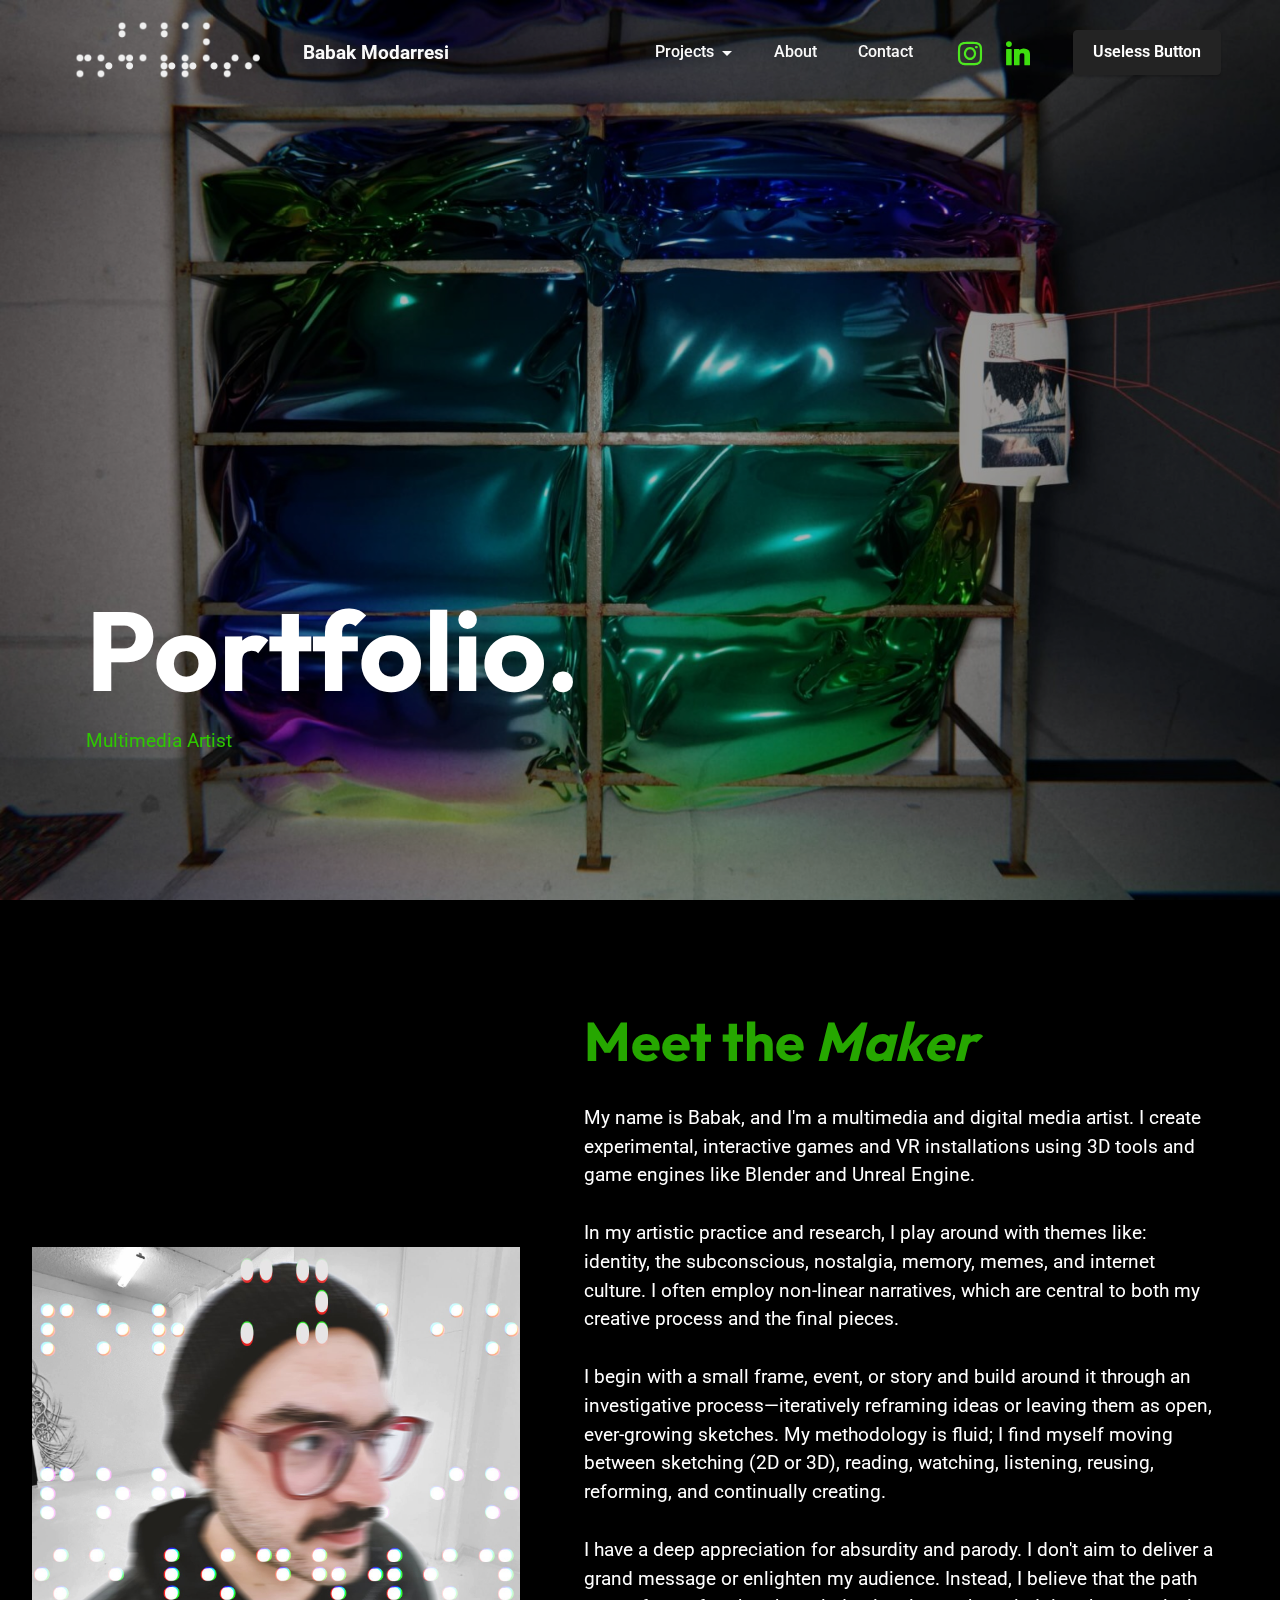
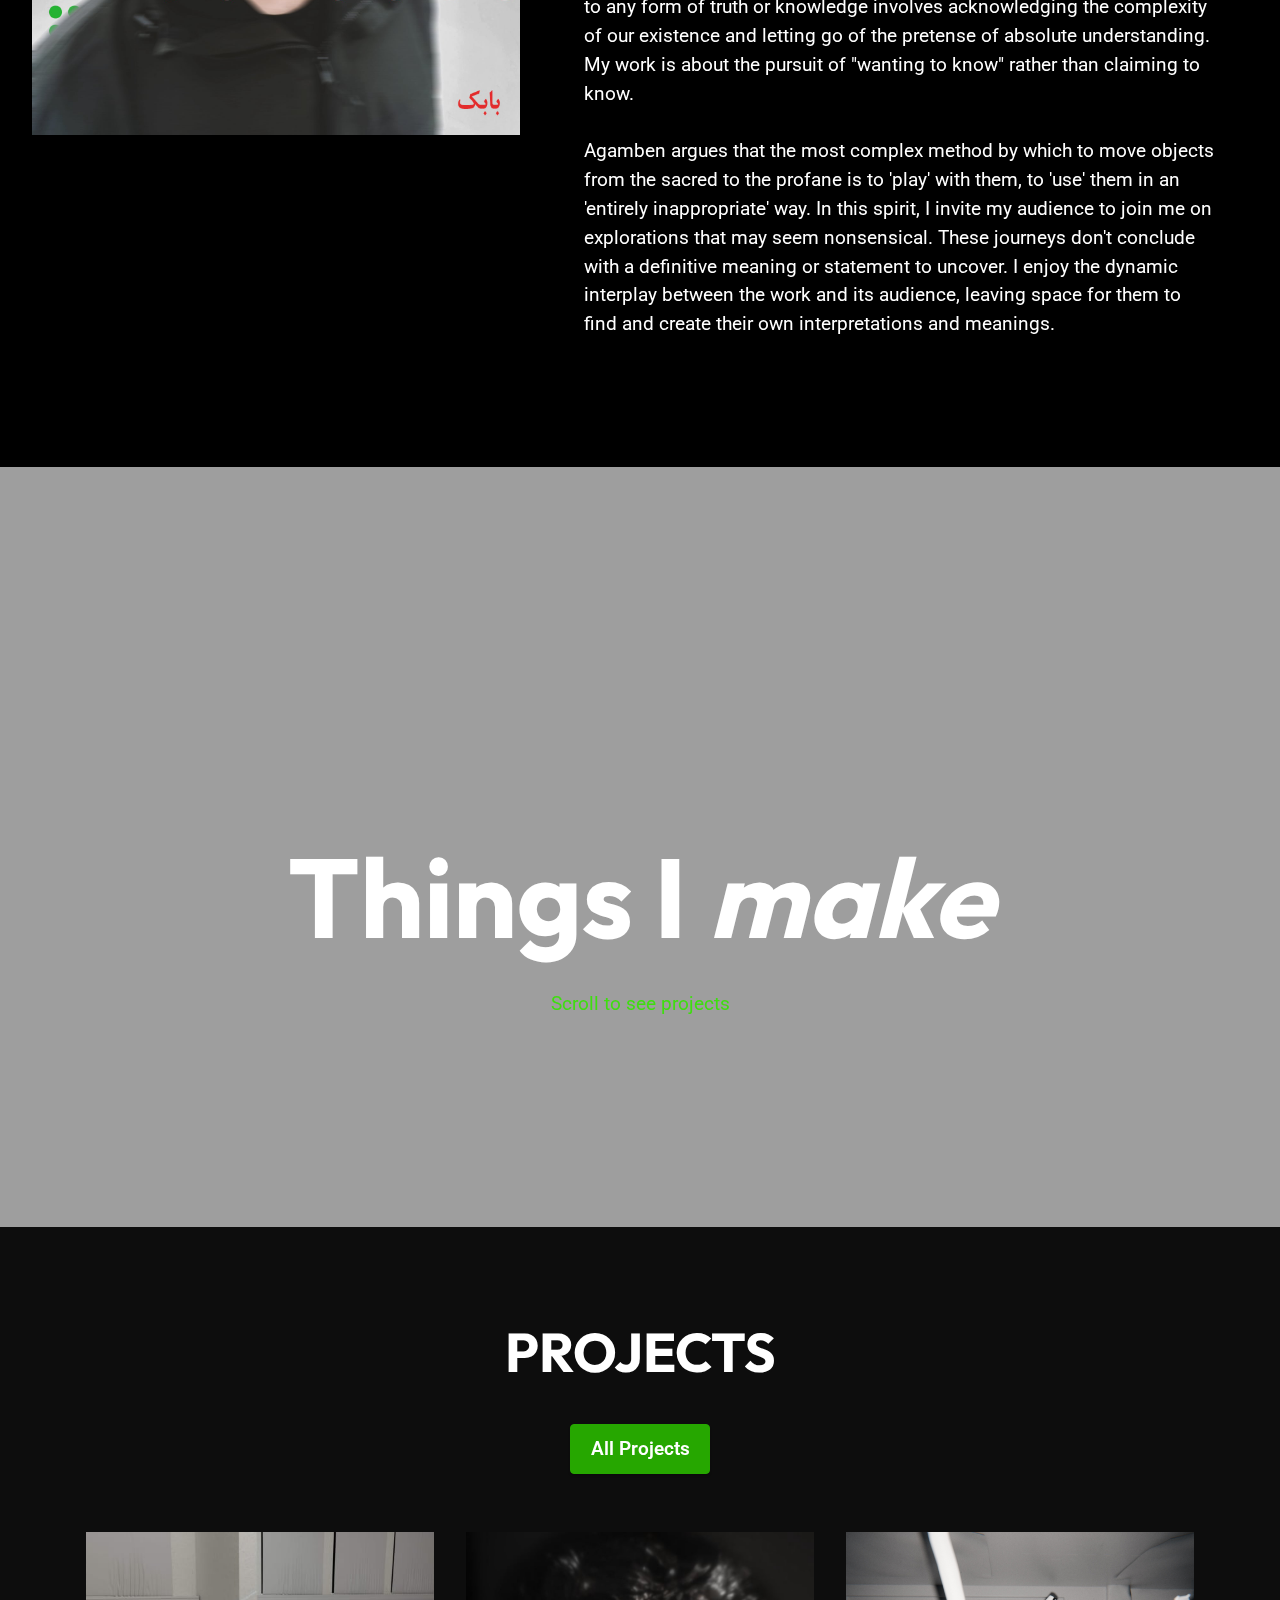
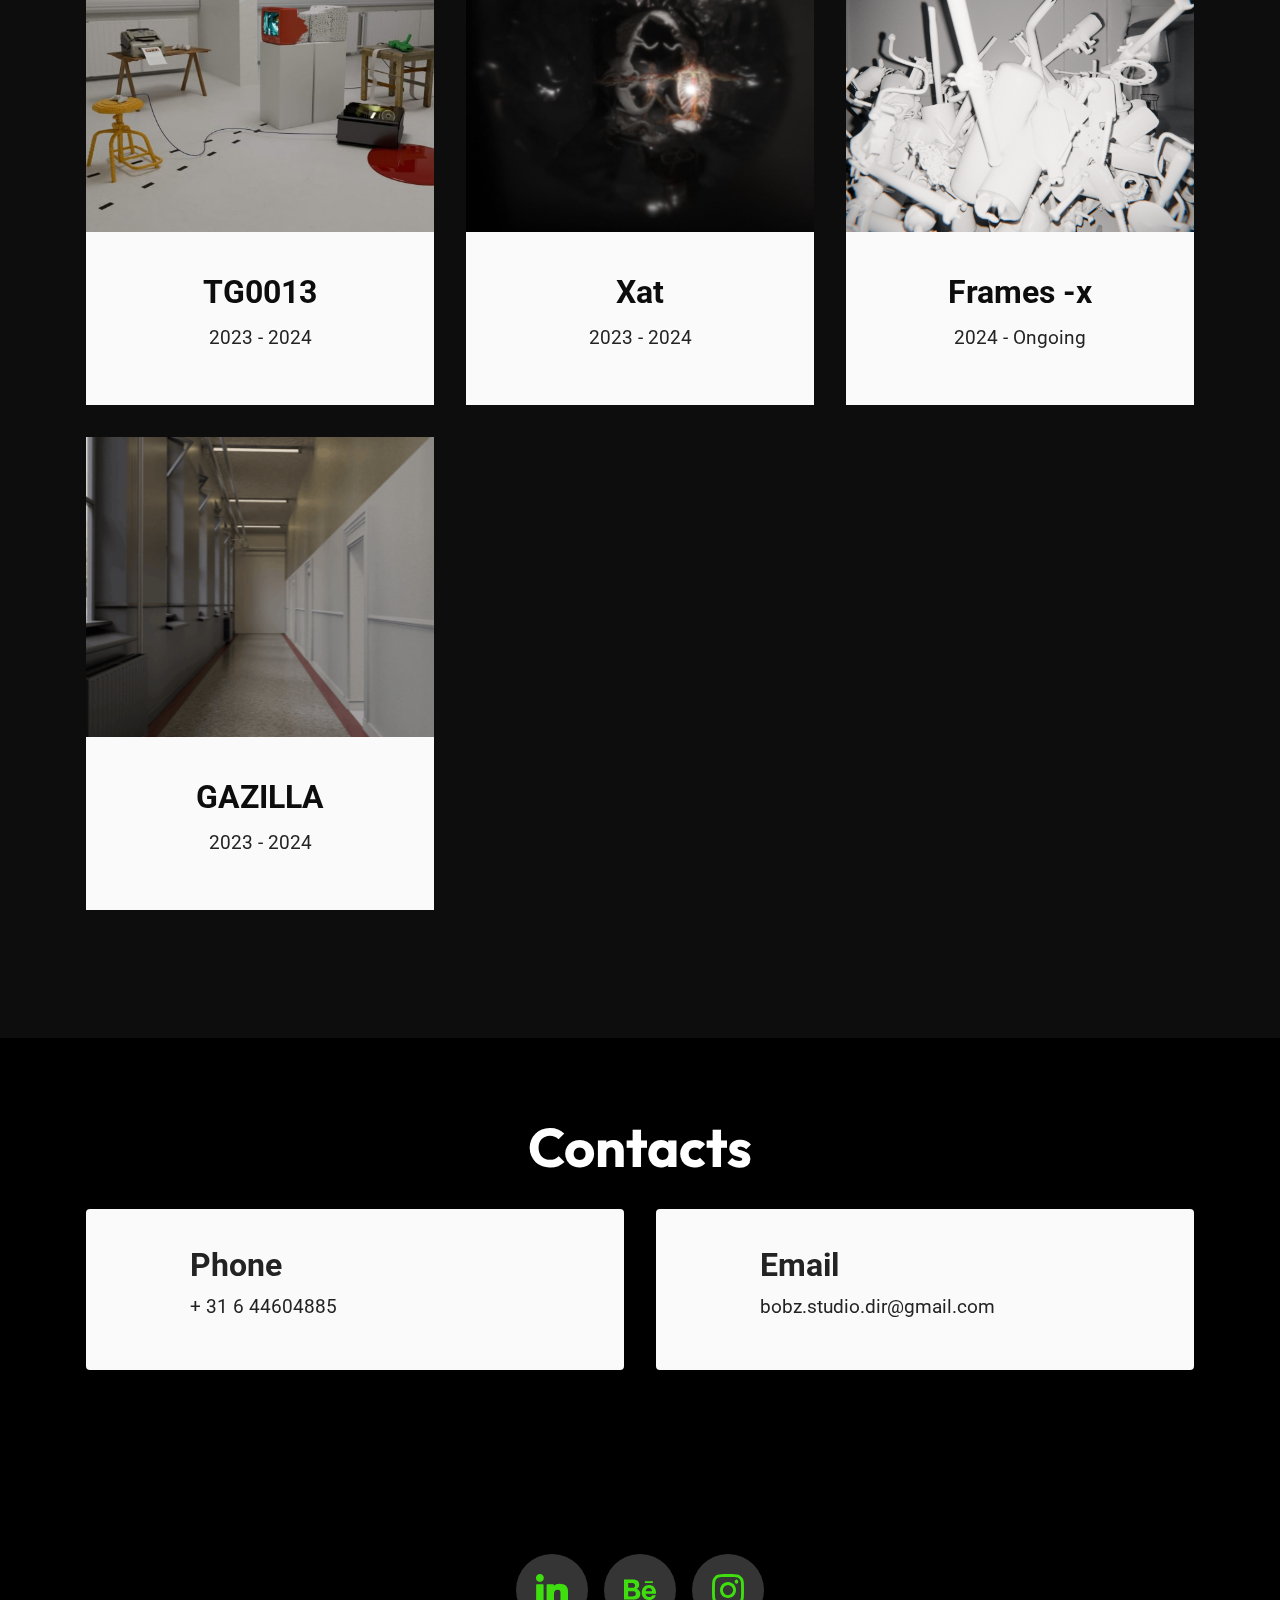
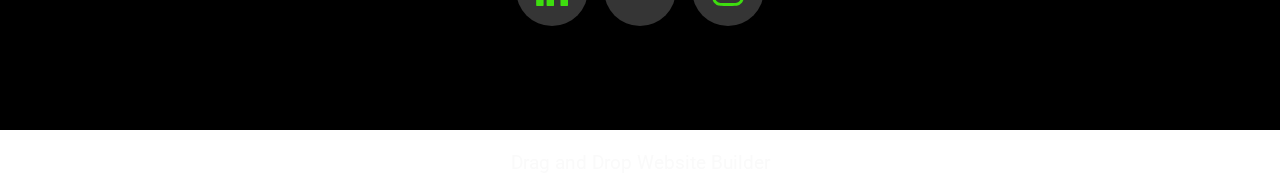
==== commit b808062d: "Last changes, added videos, correct names, useless button" ====
--- a/index.html
+++ b/index.html
@@ -65,7 +65,7 @@
                     
                     
                 </div>
-                <div class="navbar-buttons mbr-section-btn"><a class="btn btn-black display-4">Useless Button<br></a></div>
+                <div class="navbar-buttons mbr-section-btn"><a class="btn btn-black display-4" href="video_player.html">Useless Button<br></a></div>
         </div>
     </nav>
 </section>
@@ -264,16 +264,7 @@
                   
                   
                   
-                <li class="header-menu-item mbr-fonts-style display-5">
-                    <a href="#" class="text-white">Shop</a>
-                  </li><li class="header-menu-item mbr-fonts-style display-5">
-                    <a href="#" class="text-white">Shop</a>
-                  </li><li class="header-menu-item mbr-fonts-style display-5">
-                    <a href="#" class="text-white">Shop</a>
-                  </li><li class="header-menu-item mbr-fonts-style display-5">
-                    <a href="#" class="text-white">Shop</a>
-                  </li></ul>
-              </div>
+           
 
             <div class="col-12 mt-4">
                 <div class="social-row">
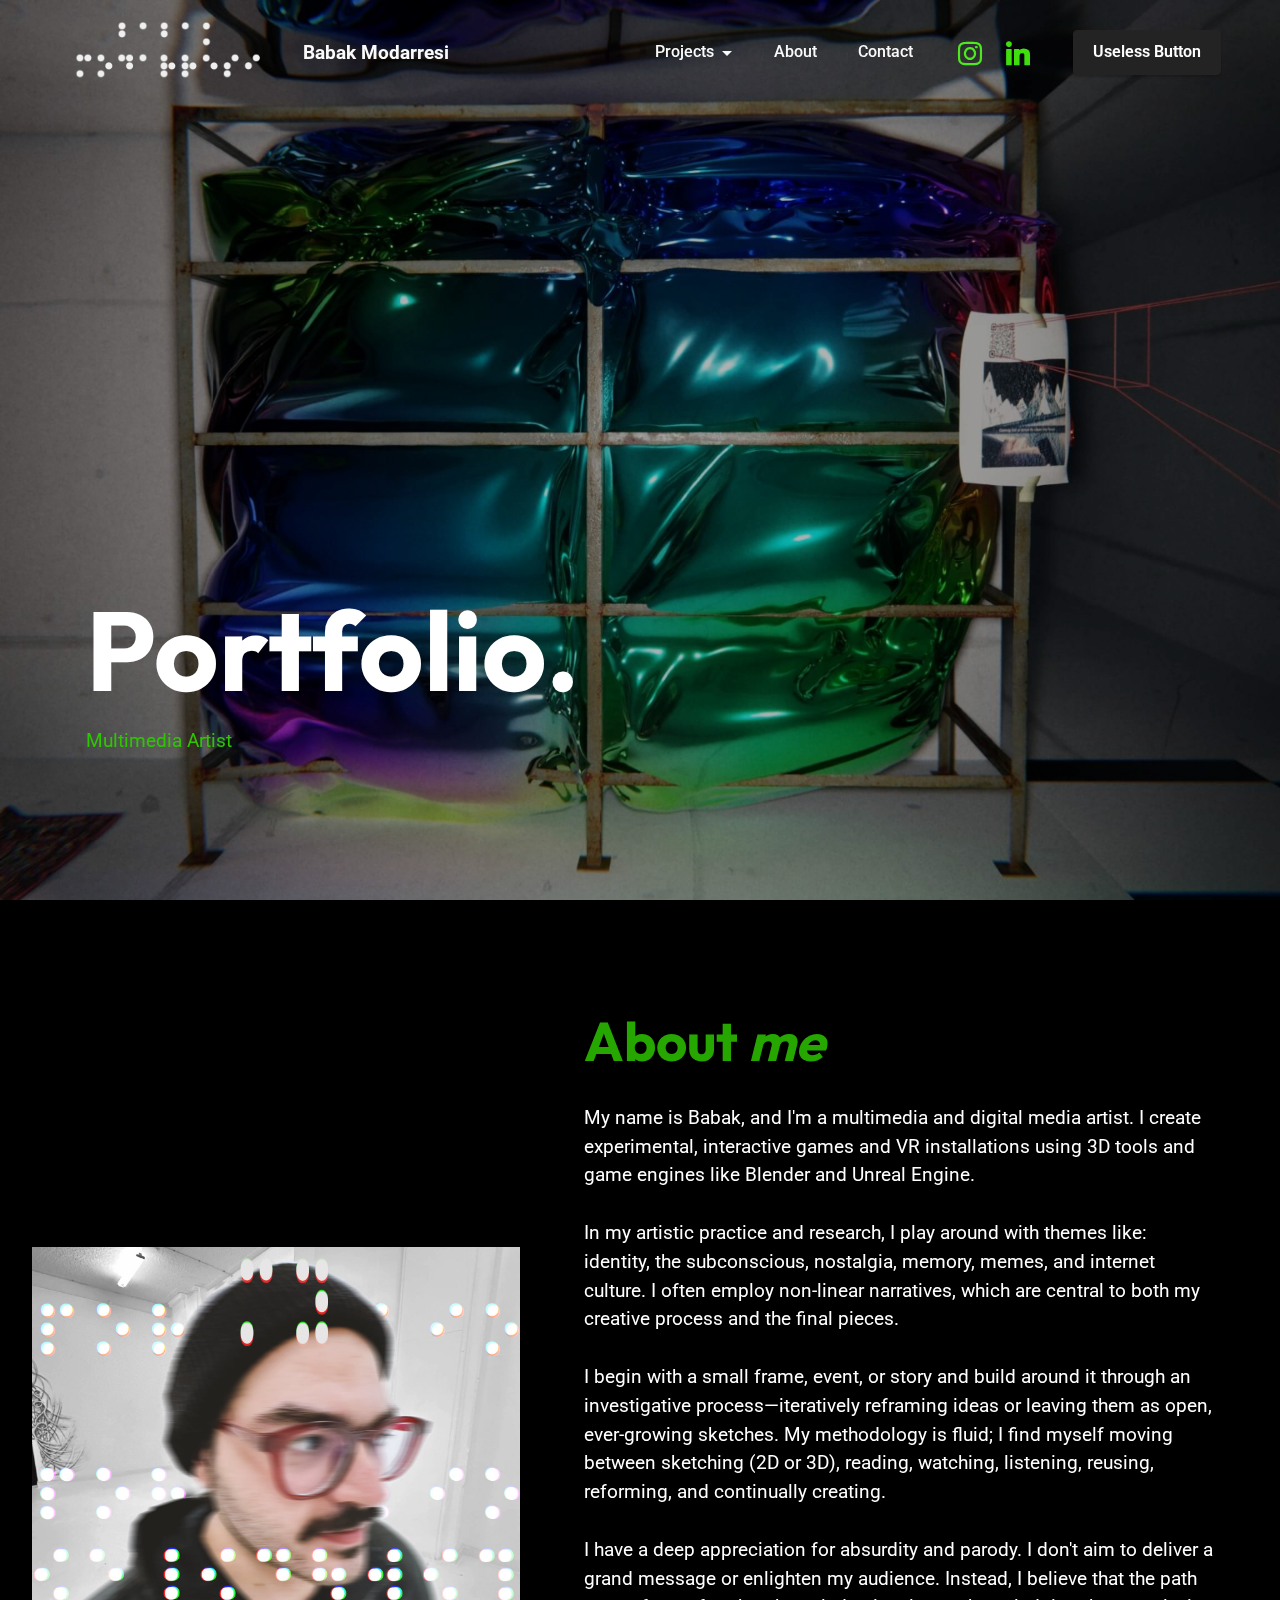
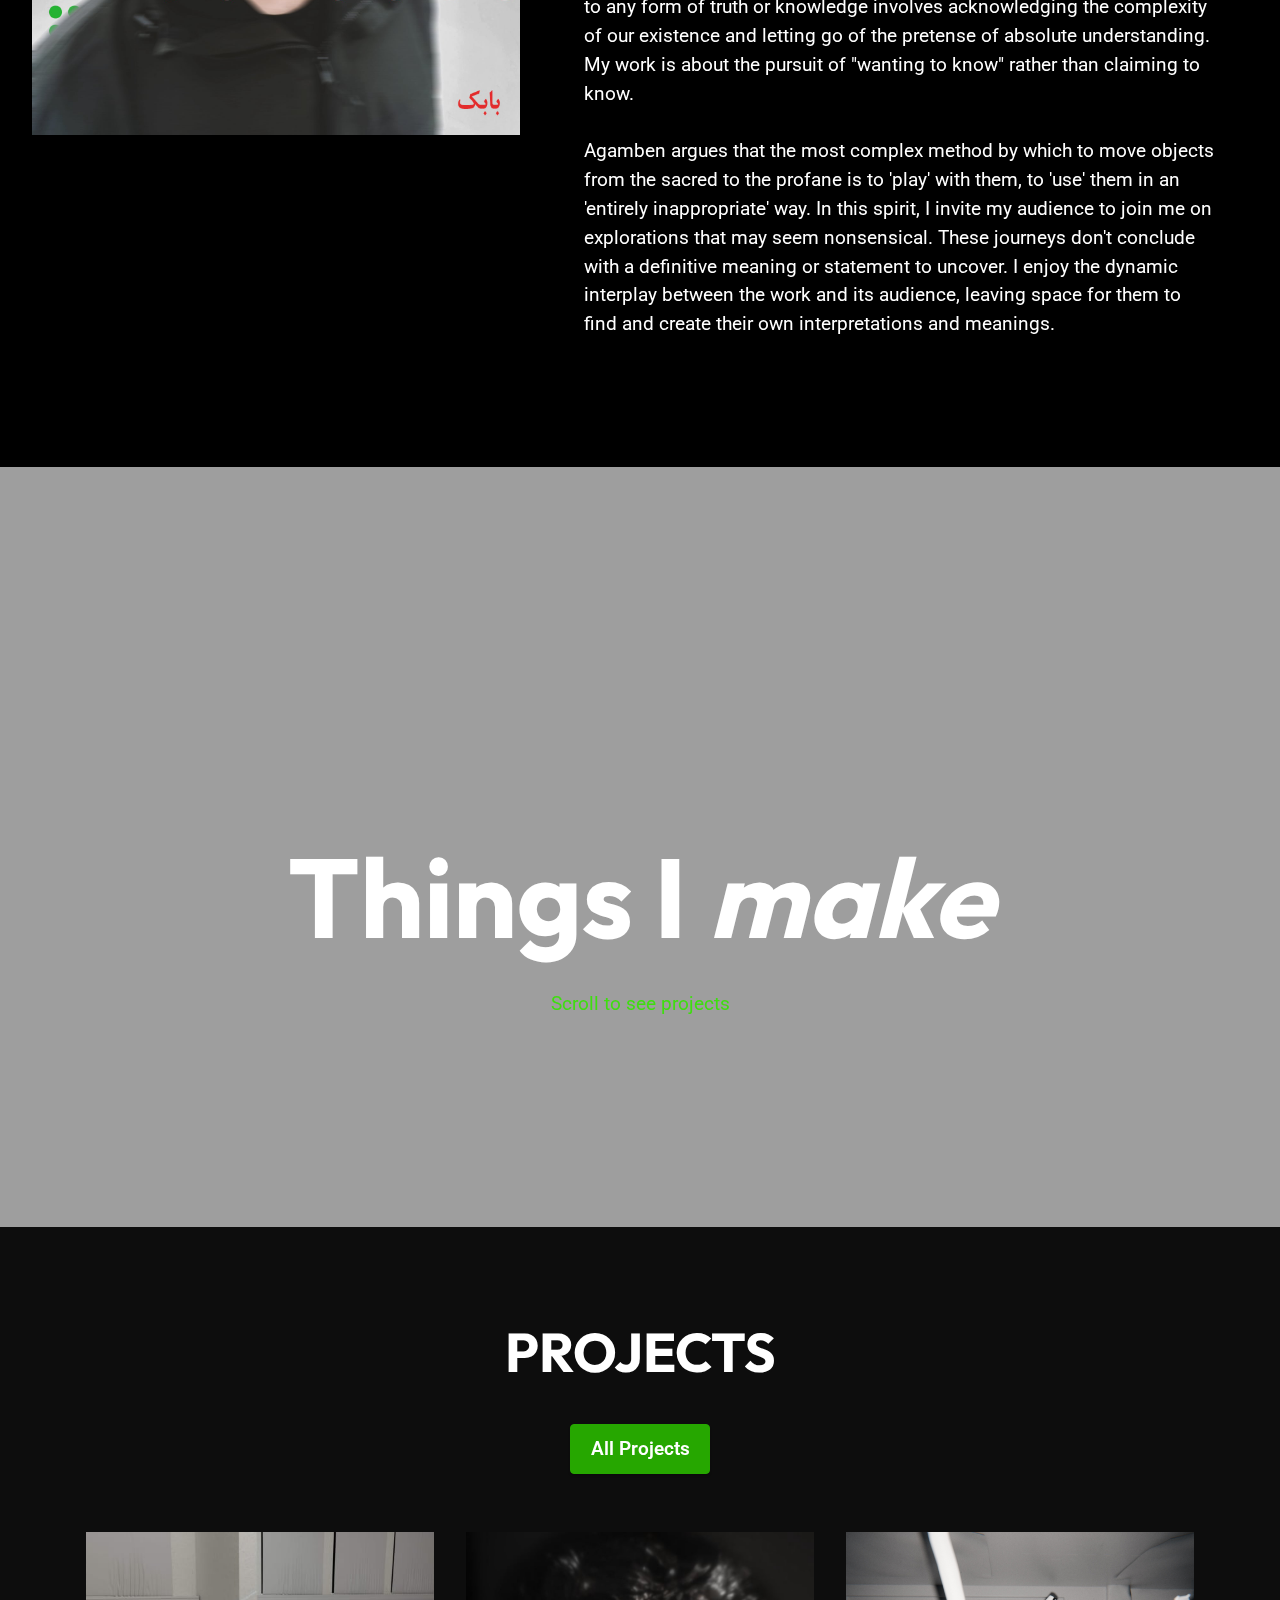
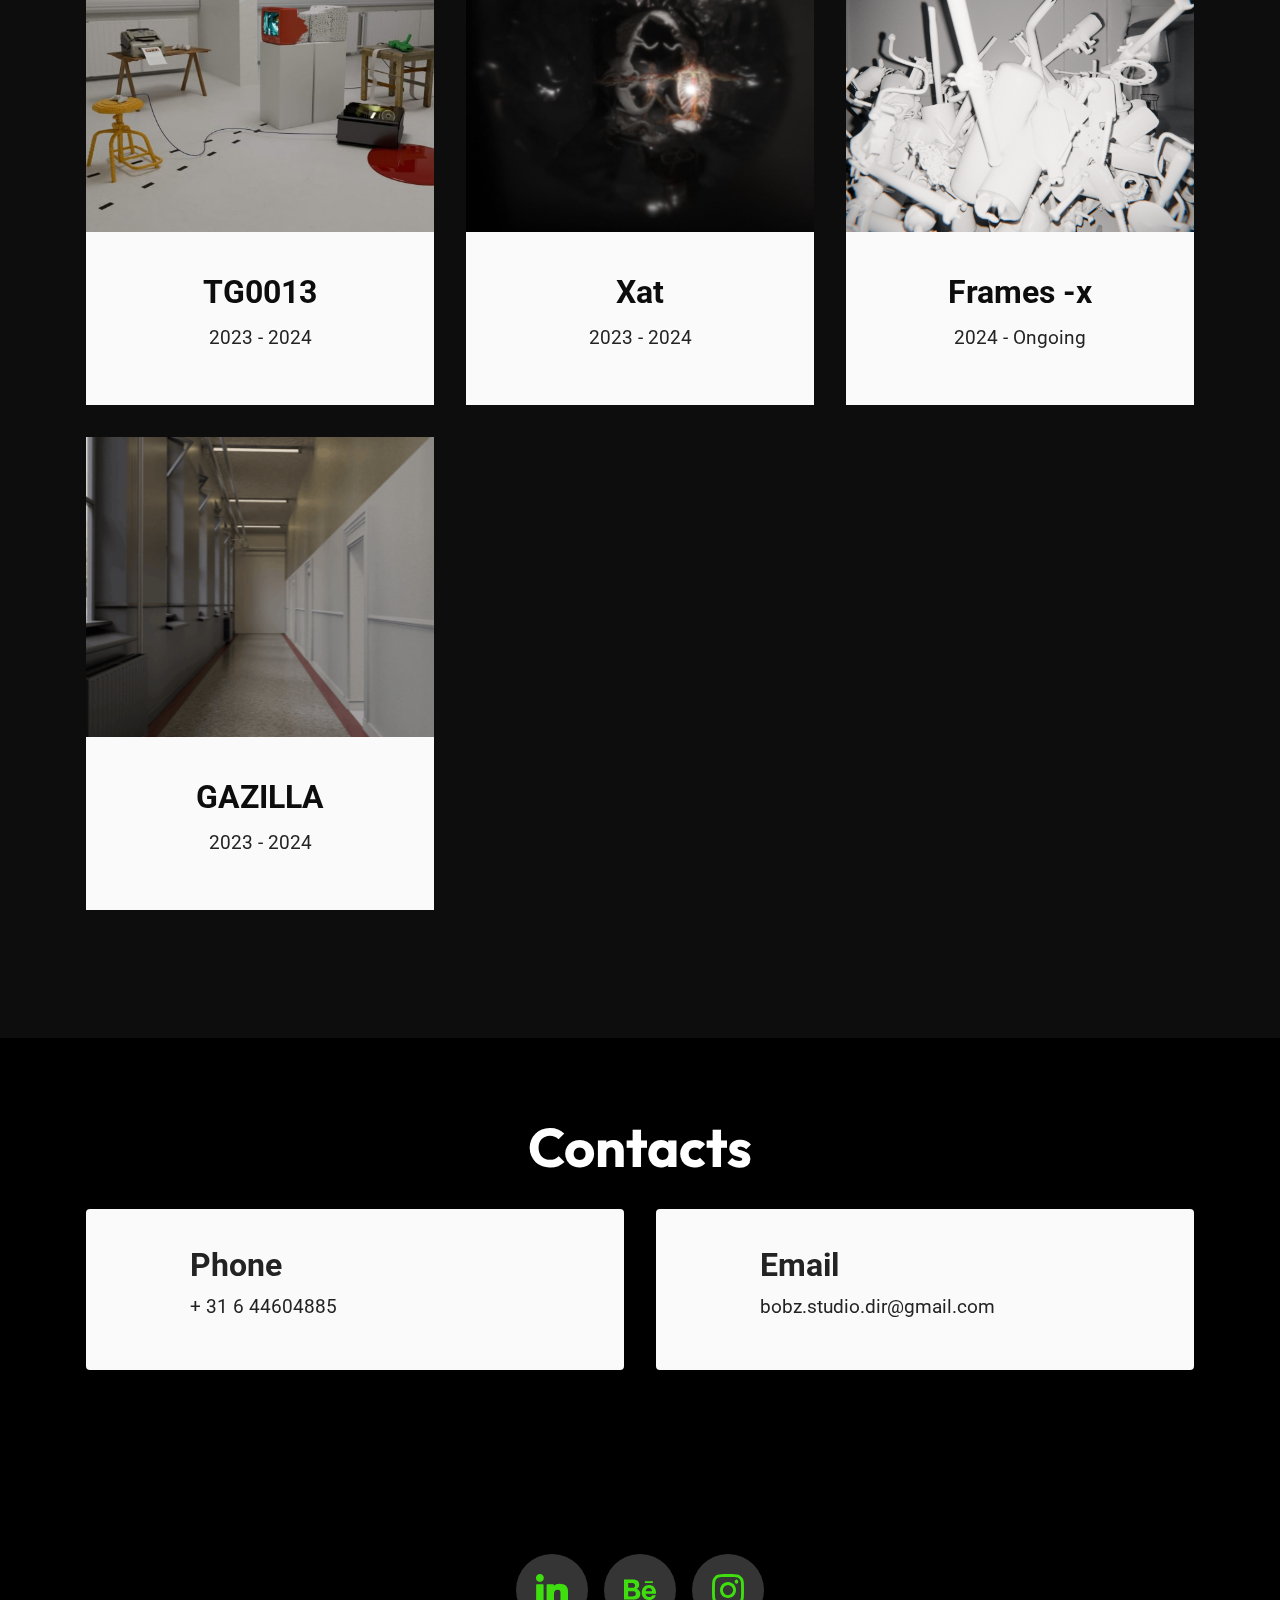
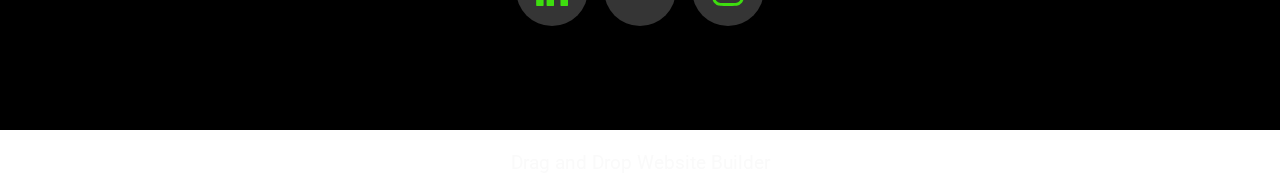
==== commit f86b9368: "About Me from index replaced" ====
--- a/index.html
+++ b/index.html
@@ -51,7 +51,7 @@
                 </div>
             </button>
             <div class="collapse navbar-collapse" id="navbarSupportedContent">
-                <ul class="navbar-nav nav-dropdown" data-app-modern-menu="true"><li class="nav-item dropdown"><a class="nav-link link dropdown-toggle text-white display-4" href="index.html#features06-c" data-toggle="dropdown-submenu" data-bs-toggle="dropdown" data-bs-auto-close="outside" aria-expanded="true">Projects</a><div class="dropdown-menu" aria-labelledby="dropdown-765"><a class="dropdown-item text-white text-primary display-4" href="page1.html">TG0013</a><a class="text-white dropdown-item text-primary display-4" href="page3.html">Xat</a><a class="text-white show dropdown-item text-primary display-4" href="page4.html">GAZILLA</a><a class="text-white show dropdown-item text-primary display-4" href="page5.html">Frames -X</a></div></li>
+                <ul class="navbar-nav nav-dropdown" data-app-modern-menu="true"><li class="nav-item dropdown"><a class="nav-link link dropdown-toggle text-white display-4" href="index.html#features06-c" data-toggle="dropdown-submenu" data-bs-toggle="dropdown" data-bs-auto-close="outside" aria-expanded="true">Projects</a><div class="dropdown-menu" aria-labelledby="dropdown-765"><a class="dropdown-item text-white text-primary display-4" href="TG0013.html">TG0013</a><a class="text-white dropdown-item text-primary display-4" href="Xat.html">Xat</a><a class="text-white show dropdown-item text-primary display-4" href="Gazilla.html">GAZILLA</a><a class="text-white show dropdown-item text-primary display-4" href="Frames -x.html">Frames -X</a></div></li>
                     
                     <li class="nav-item"><a class="nav-link link text-white text-primary display-4" href="index.html#header01-a">About</a>
                     </li><li class="nav-item"><a class="nav-link link text-white text-primary display-4" href="index.html#contacts2-2s">Contact</a></li></ul>
@@ -103,7 +103,7 @@
 			<div class="col-12 col-lg col-md-12">
 				<div class="text-wrapper align-left">
 					<h1 class="mbr-section-title mbr-fonts-style mb-4 display-2">
-						<strong>Meet the <em>Maker</em></strong></h1>
+						<strong>About  <em>me</em></strong></h1>
 					<p class="mbr-text mbr-fonts-style mb-4 display-7">My name is Babak, and I'm a multimedia and digital media artist. I create experimental, interactive games and VR installations using 3D tools and game engines like Blender and Unreal Engine.&nbsp;<br><br>In my artistic practice and research, I play around with themes like: identity, the subconscious, nostalgia, memory, memes, and internet culture. I often employ non-linear narratives, which are central to both my creative process and the final pieces.<br><br>I begin with a small frame, event, or story and build around it through an investigative process—iteratively reframing ideas or leaving them as open, ever-growing sketches. My methodology is fluid; I find myself moving between sketching (2D or 3D), reading, watching, listening, reusing, reforming, and continually creating.<br><br>I have a deep appreciation for absurdity and parody. I don't aim to deliver a grand message or enlighten my audience. Instead, I believe that the path to any form of truth or knowledge involves acknowledging the complexity of our existence and letting go of the pretense of absolute understanding. My work is about the pursuit of "wanting to know" rather than claiming to know.<br><br>Agamben argues that the most complex method by which to move objects from the sacred to the profane is to 'play' with them, to 'use' them in an 'entirely inappropriate' way. In this spirit, I invite my audience to join me on explorations that may seem nonsensical. These journeys don't conclude with a definitive meaning or statement to uncover. I enjoy the dynamic interplay between the work and its audience, leaving space for them to find and create their own interpretations and meanings.</p>
 					
 				</div>
@@ -138,7 +138,7 @@
 					<h4 class="mbr-section-title mbr-fonts-style align-center mb-0 display-2">
 						<strong>PROJECTS</strong></h4>
 					
-					<div class="mbr-section-btn item-footer mt-4"><a href="page2.html" class="btn item-btn btn-warning display-7">All Projects</a></div>
+					<div class="mbr-section-btn item-footer mt-4"><a href="Project.html" class="btn item-btn btn-warning display-7">All Projects</a></div>
 				</div>
 			</div>
 		</div>
@@ -146,7 +146,7 @@
 			<div class="item features-image col-12 col-md-6 col-lg-4 active">
 				<div class="item-wrapper">
 					<div class="item-img">
-						<a href="page1.html"><img src="assets/images/2-1-815x458.jpg" alt="Mobirise Website Builder" data-slide-to="0" data-bs-slide-to="0"></a>
+						<a href="TG0013.html"><img src="assets/images/2-1-815x458.jpg" alt="Mobirise Website Builder" data-slide-to="0" data-bs-slide-to="0"></a>
 					</div>
 					<div class="item-content">
 						<h5 class="item-title mbr-fonts-style display-5">
@@ -159,7 +159,7 @@
 			<div class="item features-image col-12 col-md-6 col-lg-4">
 				<div class="item-wrapper">
 					<div class="item-img">
-						<a href="page3.html"><img src="assets/images/untitled3-815x815.jpg" alt="Mobirise Website Builder" data-slide-to="1" data-bs-slide-to="1"></a>
+						<a href="Xat.html"><img src="assets/images/untitled3-815x815.jpg" alt="Mobirise Website Builder" data-slide-to="1" data-bs-slide-to="1"></a>
 					</div>
 					<div class="item-content">
 						<h5 class="item-title mbr-fonts-style display-5">
@@ -173,7 +173,7 @@
 			<div class="item features-image col-12 col-md-6 col-lg-4">
 				<div class="item-wrapper">
 					<div class="item-img">
-						<a href="page5.html"><img src="assets/images/middle-clay.jpg" alt="Mobirise Website Builder" data-slide-to="2" data-bs-slide-to="2"></a>
+						<a href="Frames -x.html"><img src="assets/images/middle-clay.jpg" alt="Mobirise Website Builder" data-slide-to="2" data-bs-slide-to="2"></a>
 					</div>
 					<div class="item-content">
 						<h5 class="item-title mbr-fonts-style display-5"><strong>Frames -x</strong></h5>
@@ -185,7 +185,7 @@
 			</div><div class="item features-image col-12 col-md-6 col-lg-4">
 				<div class="item-wrapper">
 					<div class="item-img">
-						<a href="page4.html"><img src="assets/images/1-1-815x408.png" alt="Mobirise Website Builder" data-slide-to="3" data-bs-slide-to="3"></a>
+						<a href="Gazilla.html"><img src="assets/images/1-1-815x408.png" alt="Mobirise Website Builder" data-slide-to="3" data-bs-slide-to="3"></a>
 					</div>
 					<div class="item-content">
 						<h5 class="item-title mbr-fonts-style display-5">
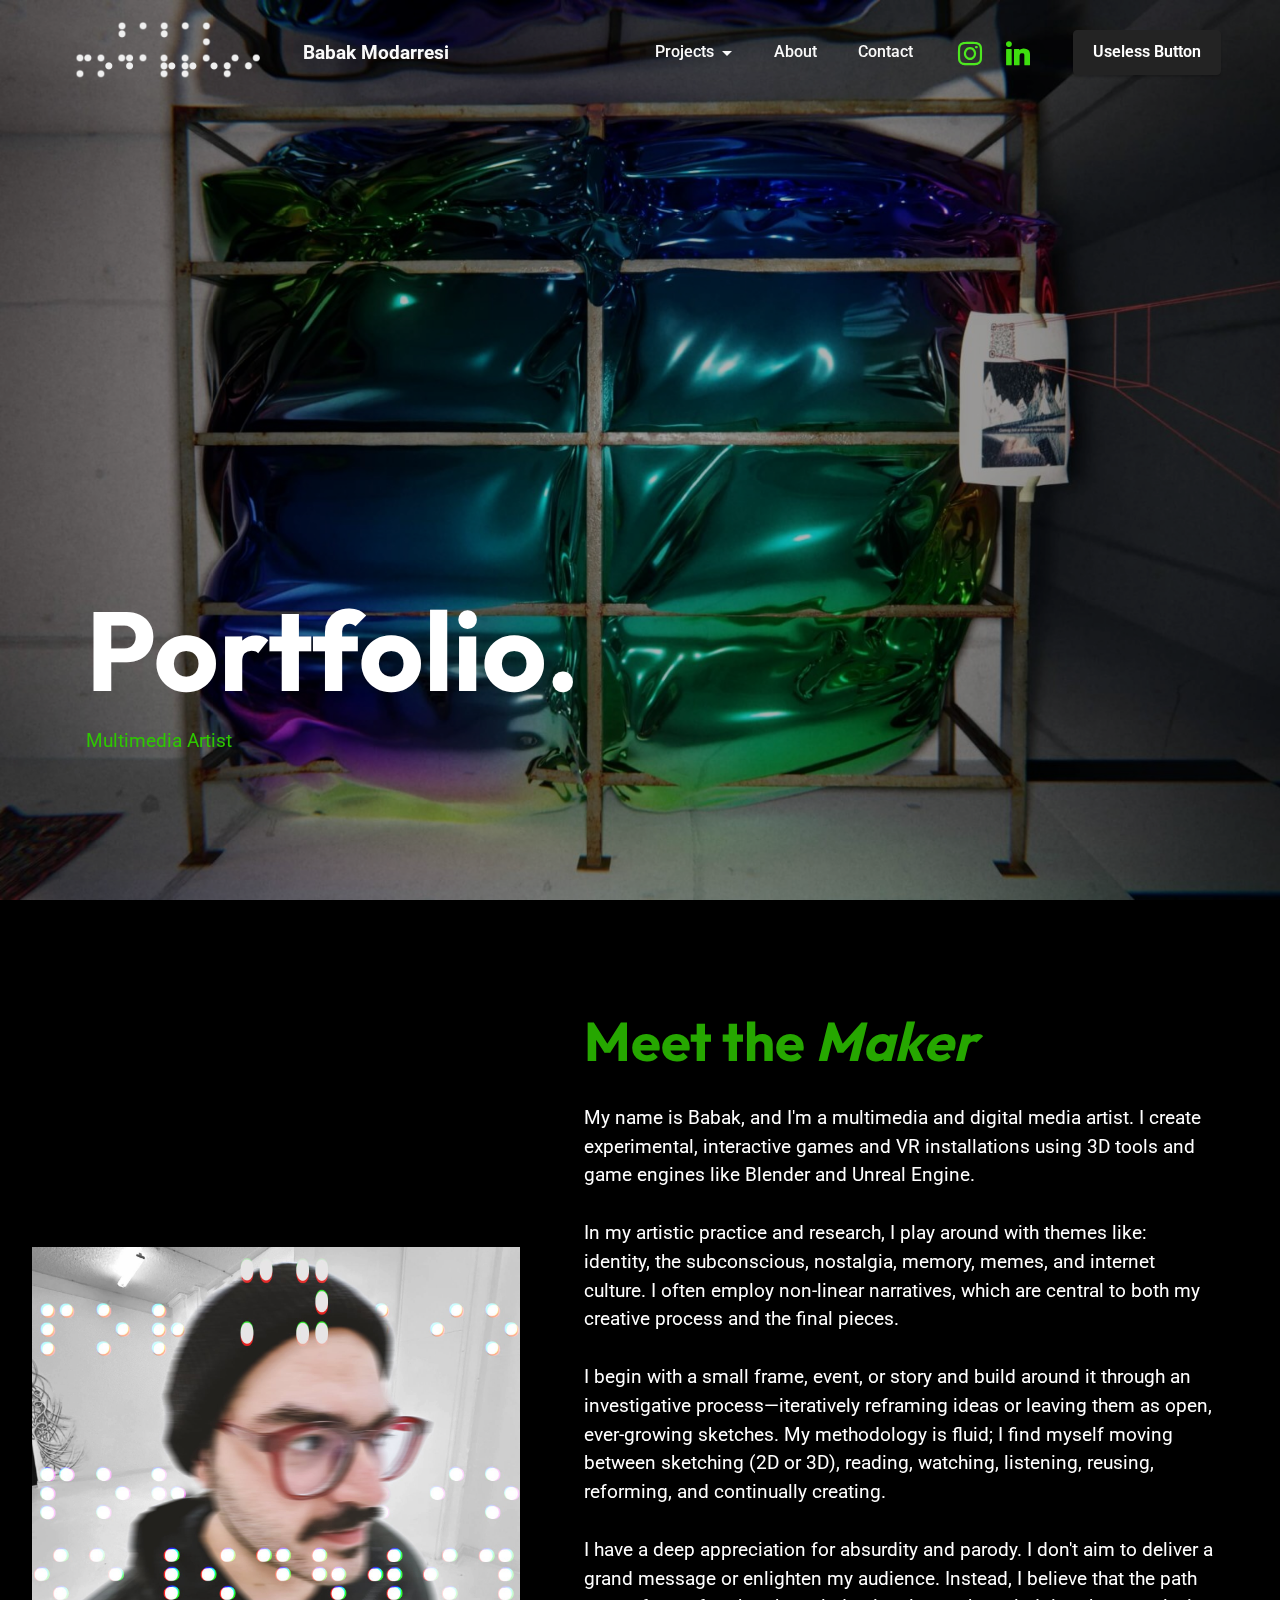
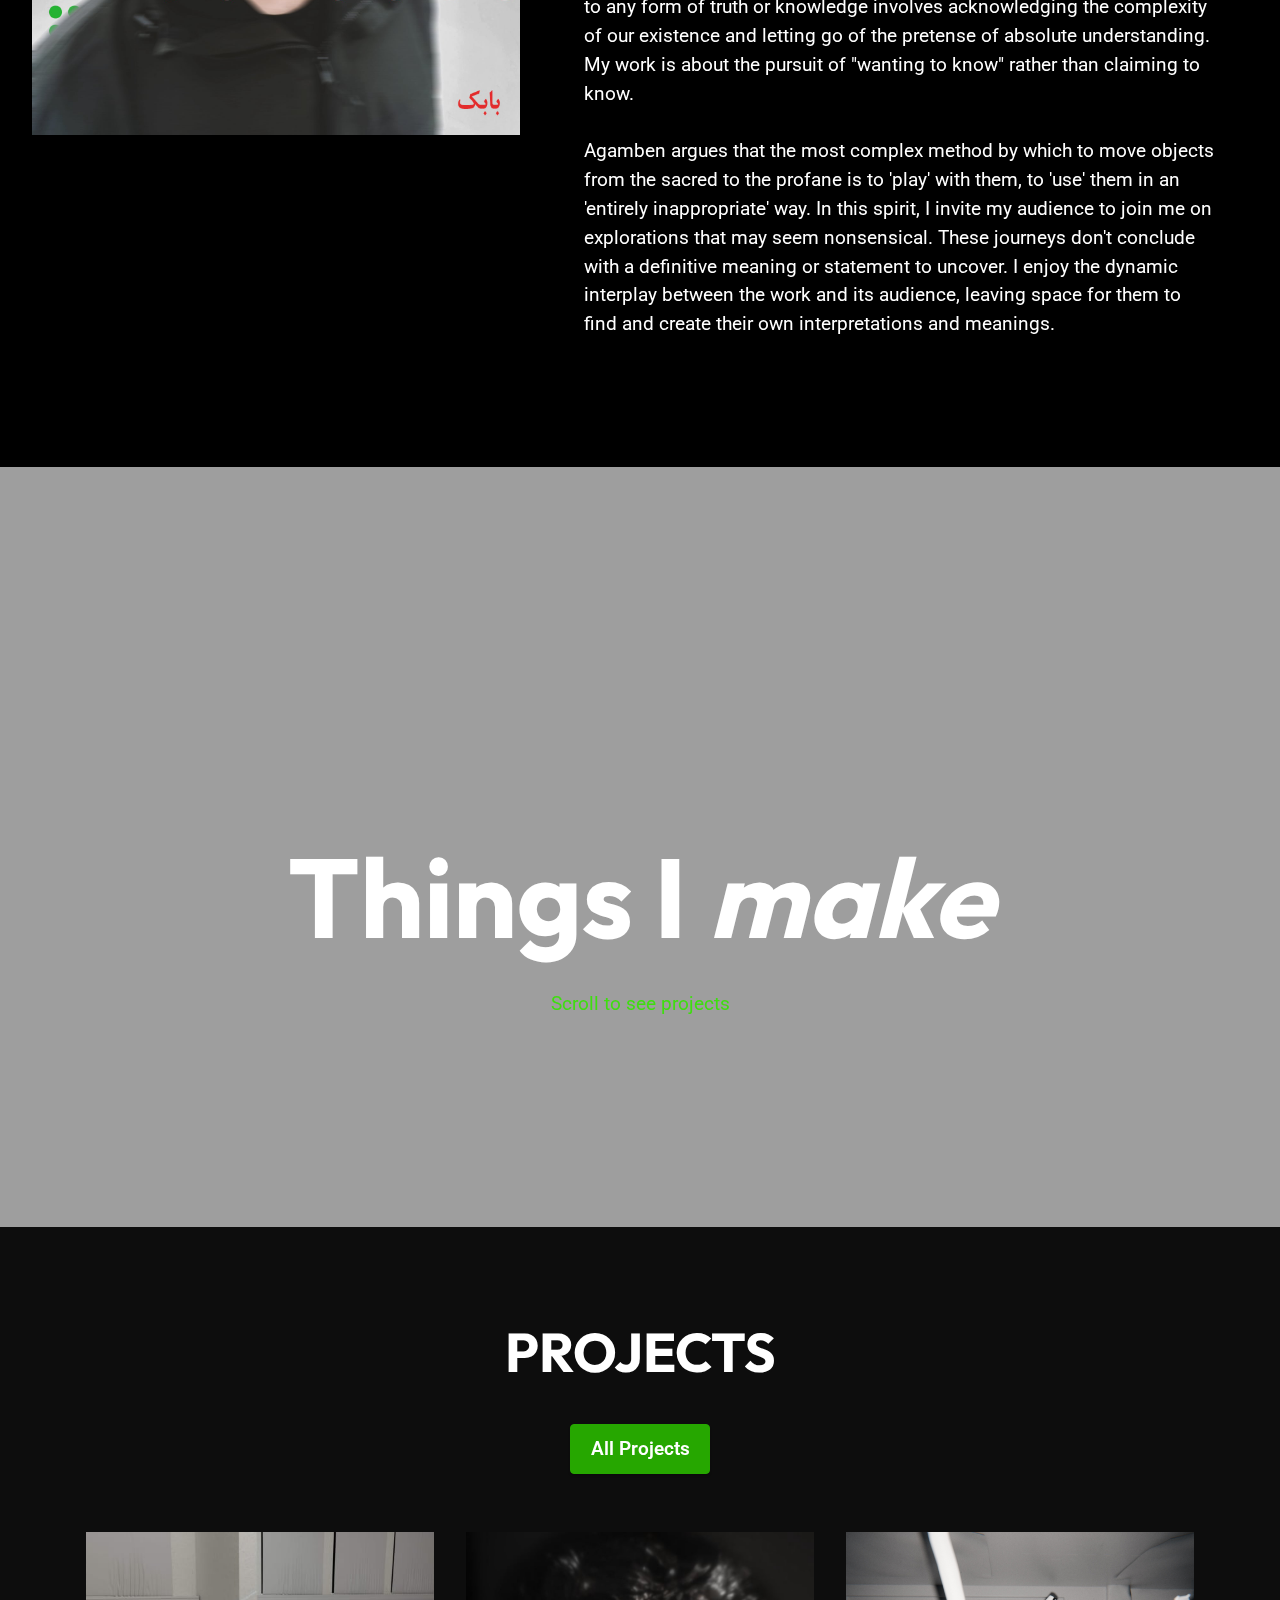
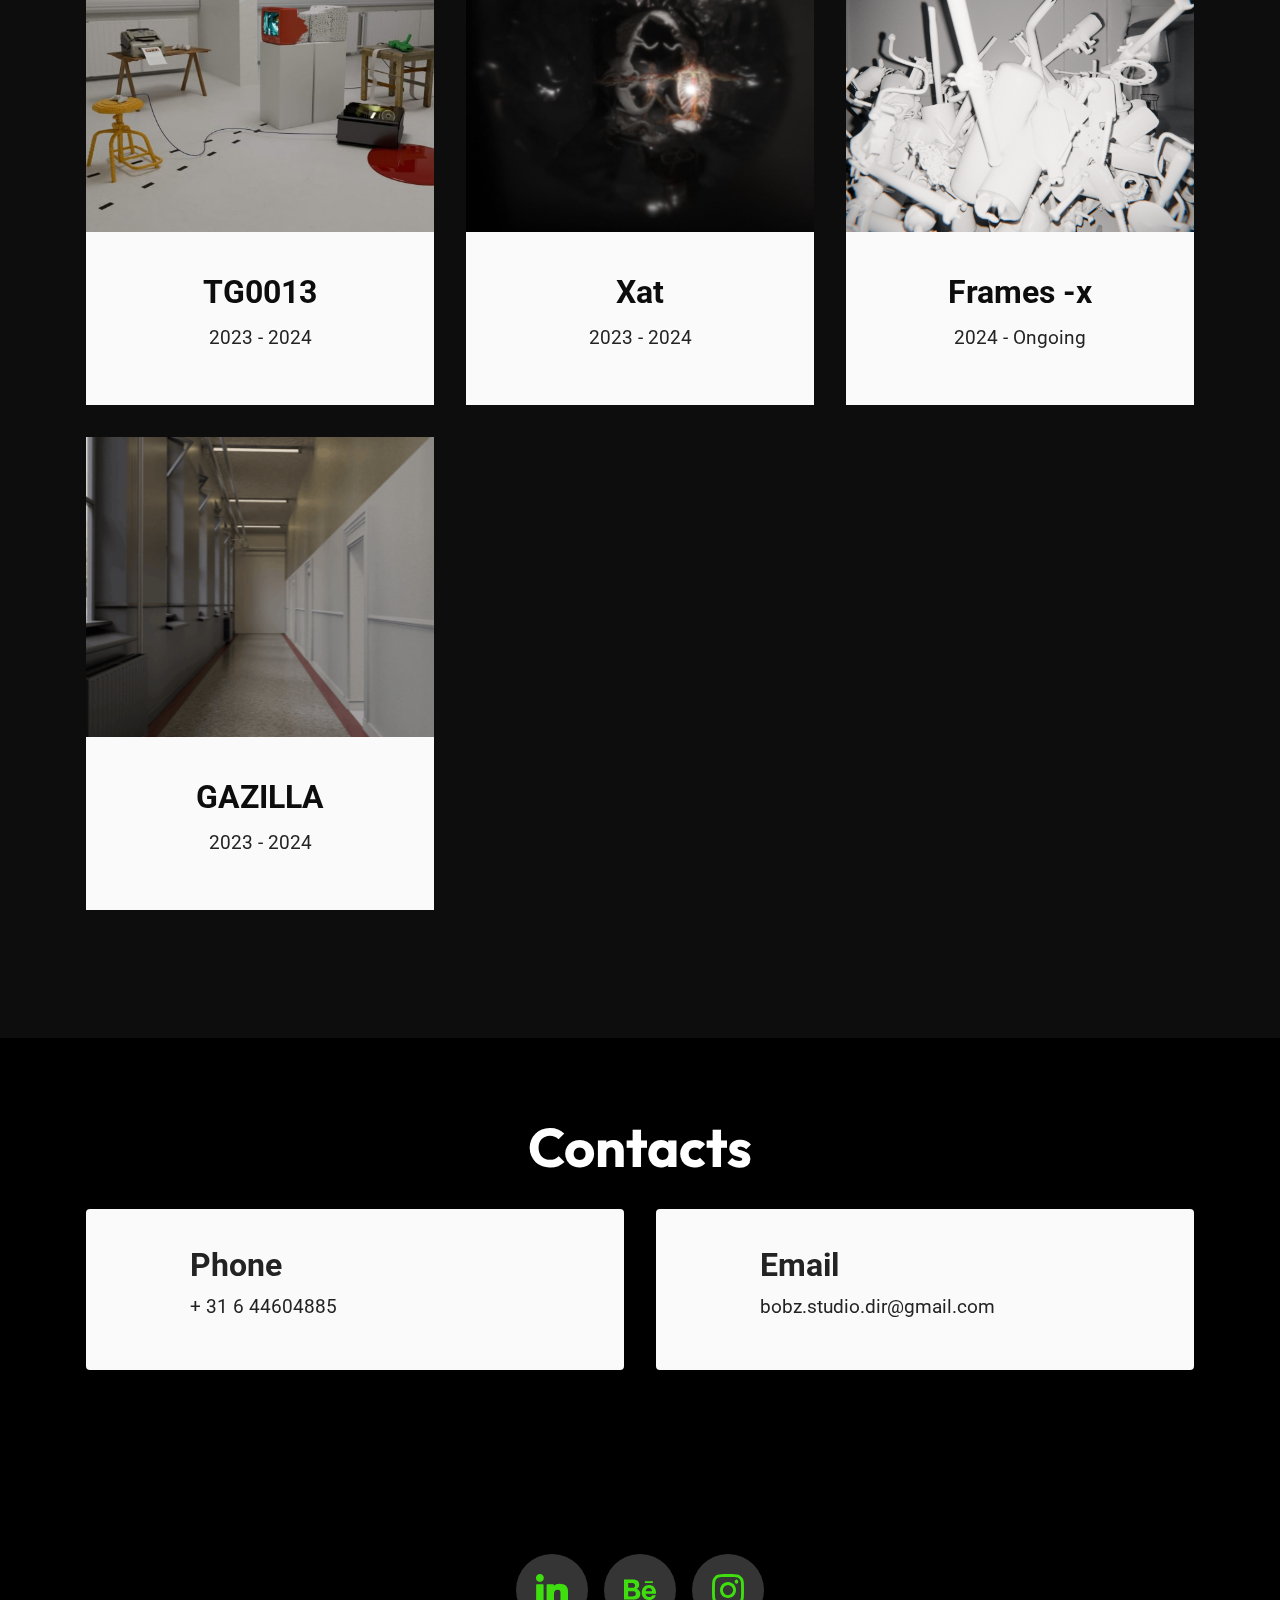
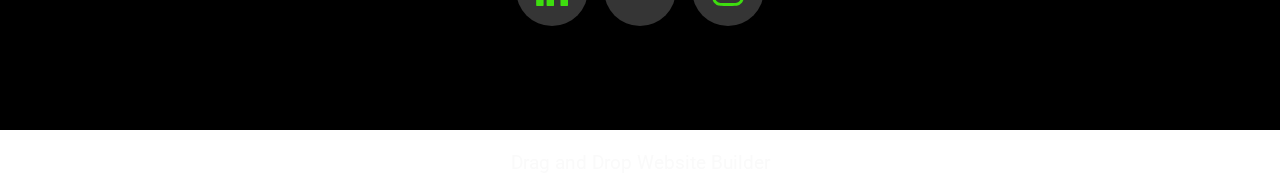
==== commit e5f80e8e: "Revert "About Me from index replaced"" ====
--- a/index.html
+++ b/index.html
@@ -51,7 +51,7 @@
                 </div>
             </button>
             <div class="collapse navbar-collapse" id="navbarSupportedContent">
-                <ul class="navbar-nav nav-dropdown" data-app-modern-menu="true"><li class="nav-item dropdown"><a class="nav-link link dropdown-toggle text-white display-4" href="index.html#features06-c" data-toggle="dropdown-submenu" data-bs-toggle="dropdown" data-bs-auto-close="outside" aria-expanded="true">Projects</a><div class="dropdown-menu" aria-labelledby="dropdown-765"><a class="dropdown-item text-white text-primary display-4" href="TG0013.html">TG0013</a><a class="text-white dropdown-item text-primary display-4" href="Xat.html">Xat</a><a class="text-white show dropdown-item text-primary display-4" href="Gazilla.html">GAZILLA</a><a class="text-white show dropdown-item text-primary display-4" href="Frames -x.html">Frames -X</a></div></li>
+                <ul class="navbar-nav nav-dropdown" data-app-modern-menu="true"><li class="nav-item dropdown"><a class="nav-link link dropdown-toggle text-white display-4" href="index.html#features06-c" data-toggle="dropdown-submenu" data-bs-toggle="dropdown" data-bs-auto-close="outside" aria-expanded="true">Projects</a><div class="dropdown-menu" aria-labelledby="dropdown-765"><a class="dropdown-item text-white text-primary display-4" href="page1.html">TG0013</a><a class="text-white dropdown-item text-primary display-4" href="page3.html">Xat</a><a class="text-white show dropdown-item text-primary display-4" href="page4.html">GAZILLA</a><a class="text-white show dropdown-item text-primary display-4" href="page5.html">Frames -X</a></div></li>
                     
                     <li class="nav-item"><a class="nav-link link text-white text-primary display-4" href="index.html#header01-a">About</a>
                     </li><li class="nav-item"><a class="nav-link link text-white text-primary display-4" href="index.html#contacts2-2s">Contact</a></li></ul>
@@ -103,7 +103,7 @@
 			<div class="col-12 col-lg col-md-12">
 				<div class="text-wrapper align-left">
 					<h1 class="mbr-section-title mbr-fonts-style mb-4 display-2">
-						<strong>About  <em>me</em></strong></h1>
+						<strong>Meet the <em>Maker</em></strong></h1>
 					<p class="mbr-text mbr-fonts-style mb-4 display-7">My name is Babak, and I'm a multimedia and digital media artist. I create experimental, interactive games and VR installations using 3D tools and game engines like Blender and Unreal Engine.&nbsp;<br><br>In my artistic practice and research, I play around with themes like: identity, the subconscious, nostalgia, memory, memes, and internet culture. I often employ non-linear narratives, which are central to both my creative process and the final pieces.<br><br>I begin with a small frame, event, or story and build around it through an investigative process—iteratively reframing ideas or leaving them as open, ever-growing sketches. My methodology is fluid; I find myself moving between sketching (2D or 3D), reading, watching, listening, reusing, reforming, and continually creating.<br><br>I have a deep appreciation for absurdity and parody. I don't aim to deliver a grand message or enlighten my audience. Instead, I believe that the path to any form of truth or knowledge involves acknowledging the complexity of our existence and letting go of the pretense of absolute understanding. My work is about the pursuit of "wanting to know" rather than claiming to know.<br><br>Agamben argues that the most complex method by which to move objects from the sacred to the profane is to 'play' with them, to 'use' them in an 'entirely inappropriate' way. In this spirit, I invite my audience to join me on explorations that may seem nonsensical. These journeys don't conclude with a definitive meaning or statement to uncover. I enjoy the dynamic interplay between the work and its audience, leaving space for them to find and create their own interpretations and meanings.</p>
 					
 				</div>
@@ -138,7 +138,7 @@
 					<h4 class="mbr-section-title mbr-fonts-style align-center mb-0 display-2">
 						<strong>PROJECTS</strong></h4>
 					
-					<div class="mbr-section-btn item-footer mt-4"><a href="Project.html" class="btn item-btn btn-warning display-7">All Projects</a></div>
+					<div class="mbr-section-btn item-footer mt-4"><a href="page2.html" class="btn item-btn btn-warning display-7">All Projects</a></div>
 				</div>
 			</div>
 		</div>
@@ -146,7 +146,7 @@
 			<div class="item features-image col-12 col-md-6 col-lg-4 active">
 				<div class="item-wrapper">
 					<div class="item-img">
-						<a href="TG0013.html"><img src="assets/images/2-1-815x458.jpg" alt="Mobirise Website Builder" data-slide-to="0" data-bs-slide-to="0"></a>
+						<a href="page1.html"><img src="assets/images/2-1-815x458.jpg" alt="Mobirise Website Builder" data-slide-to="0" data-bs-slide-to="0"></a>
 					</div>
 					<div class="item-content">
 						<h5 class="item-title mbr-fonts-style display-5">
@@ -159,7 +159,7 @@
 			<div class="item features-image col-12 col-md-6 col-lg-4">
 				<div class="item-wrapper">
 					<div class="item-img">
-						<a href="Xat.html"><img src="assets/images/untitled3-815x815.jpg" alt="Mobirise Website Builder" data-slide-to="1" data-bs-slide-to="1"></a>
+						<a href="page3.html"><img src="assets/images/untitled3-815x815.jpg" alt="Mobirise Website Builder" data-slide-to="1" data-bs-slide-to="1"></a>
 					</div>
 					<div class="item-content">
 						<h5 class="item-title mbr-fonts-style display-5">
@@ -173,7 +173,7 @@
 			<div class="item features-image col-12 col-md-6 col-lg-4">
 				<div class="item-wrapper">
 					<div class="item-img">
-						<a href="Frames -x.html"><img src="assets/images/middle-clay.jpg" alt="Mobirise Website Builder" data-slide-to="2" data-bs-slide-to="2"></a>
+						<a href="page5.html"><img src="assets/images/middle-clay.jpg" alt="Mobirise Website Builder" data-slide-to="2" data-bs-slide-to="2"></a>
 					</div>
 					<div class="item-content">
 						<h5 class="item-title mbr-fonts-style display-5"><strong>Frames -x</strong></h5>
@@ -185,7 +185,7 @@
 			</div><div class="item features-image col-12 col-md-6 col-lg-4">
 				<div class="item-wrapper">
 					<div class="item-img">
-						<a href="Gazilla.html"><img src="assets/images/1-1-815x408.png" alt="Mobirise Website Builder" data-slide-to="3" data-bs-slide-to="3"></a>
+						<a href="page4.html"><img src="assets/images/1-1-815x408.png" alt="Mobirise Website Builder" data-slide-to="3" data-bs-slide-to="3"></a>
 					</div>
 					<div class="item-content">
 						<h5 class="item-title mbr-fonts-style display-5">
